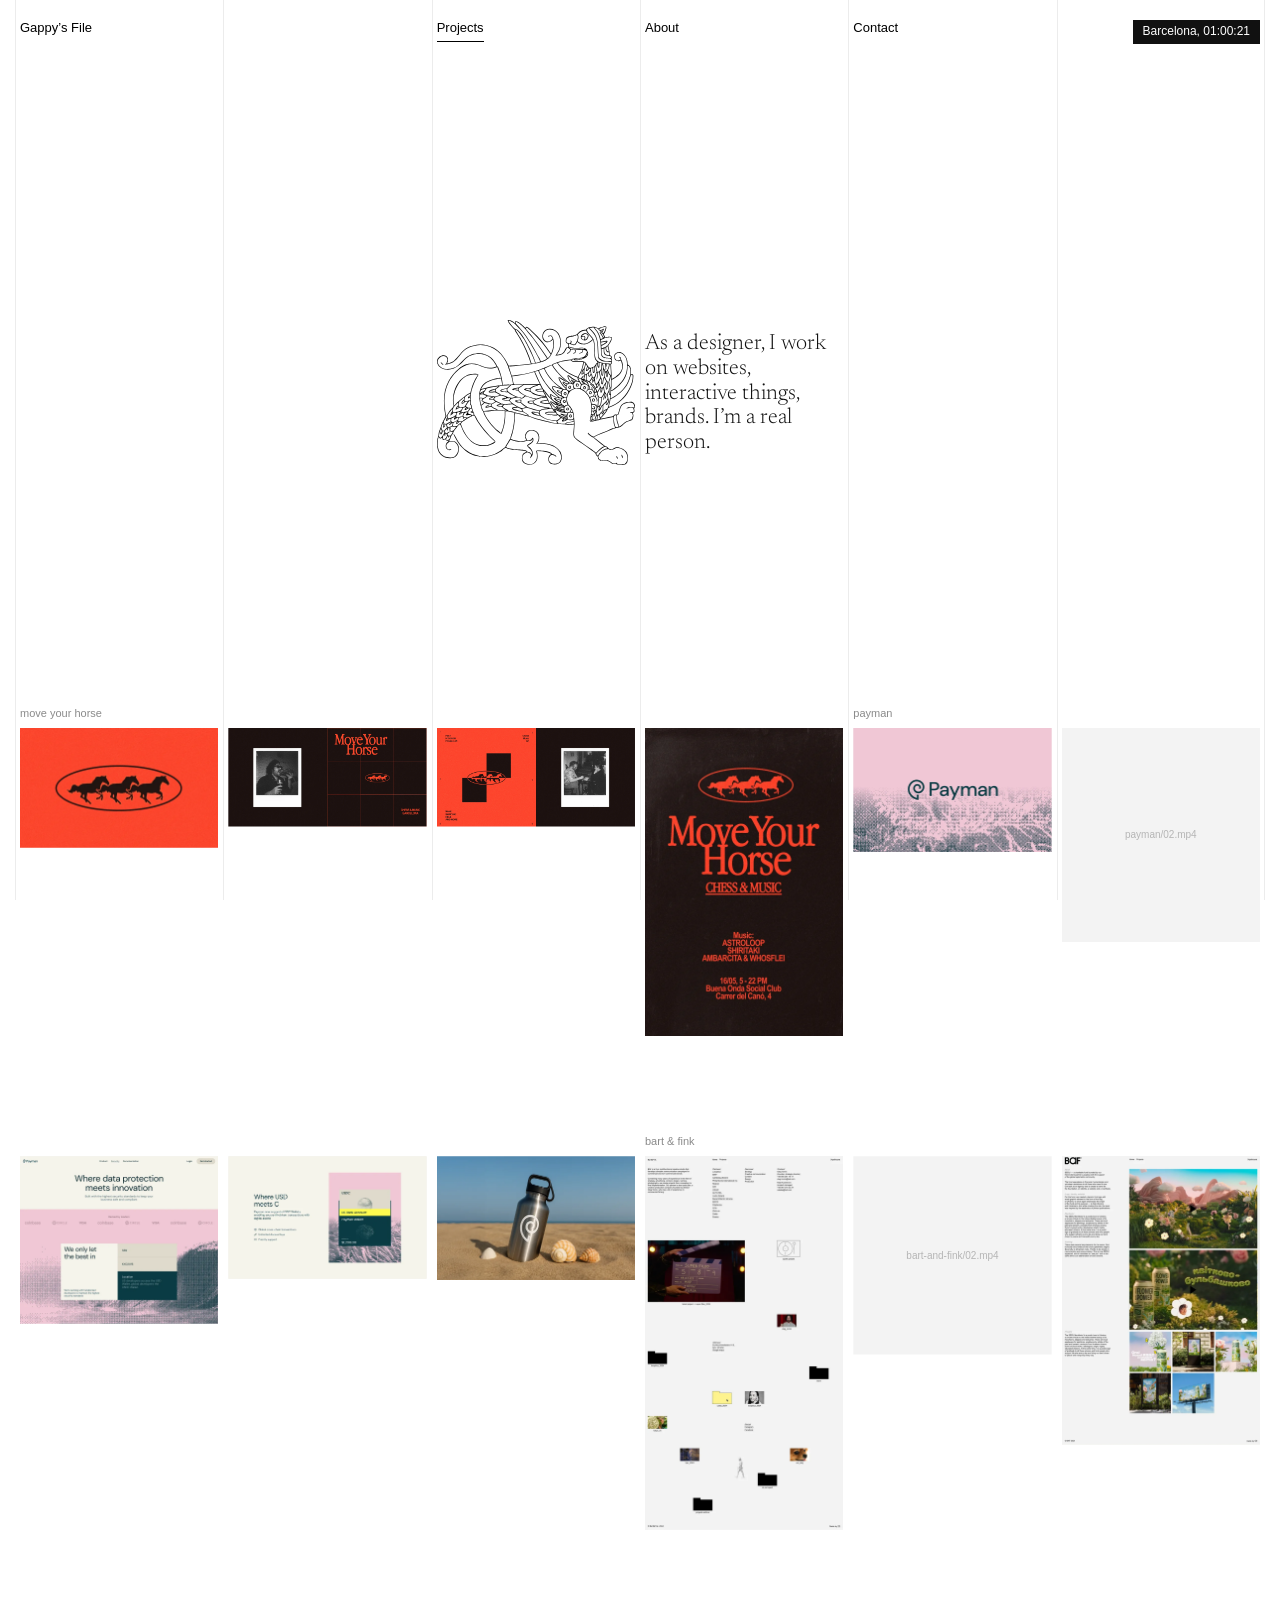
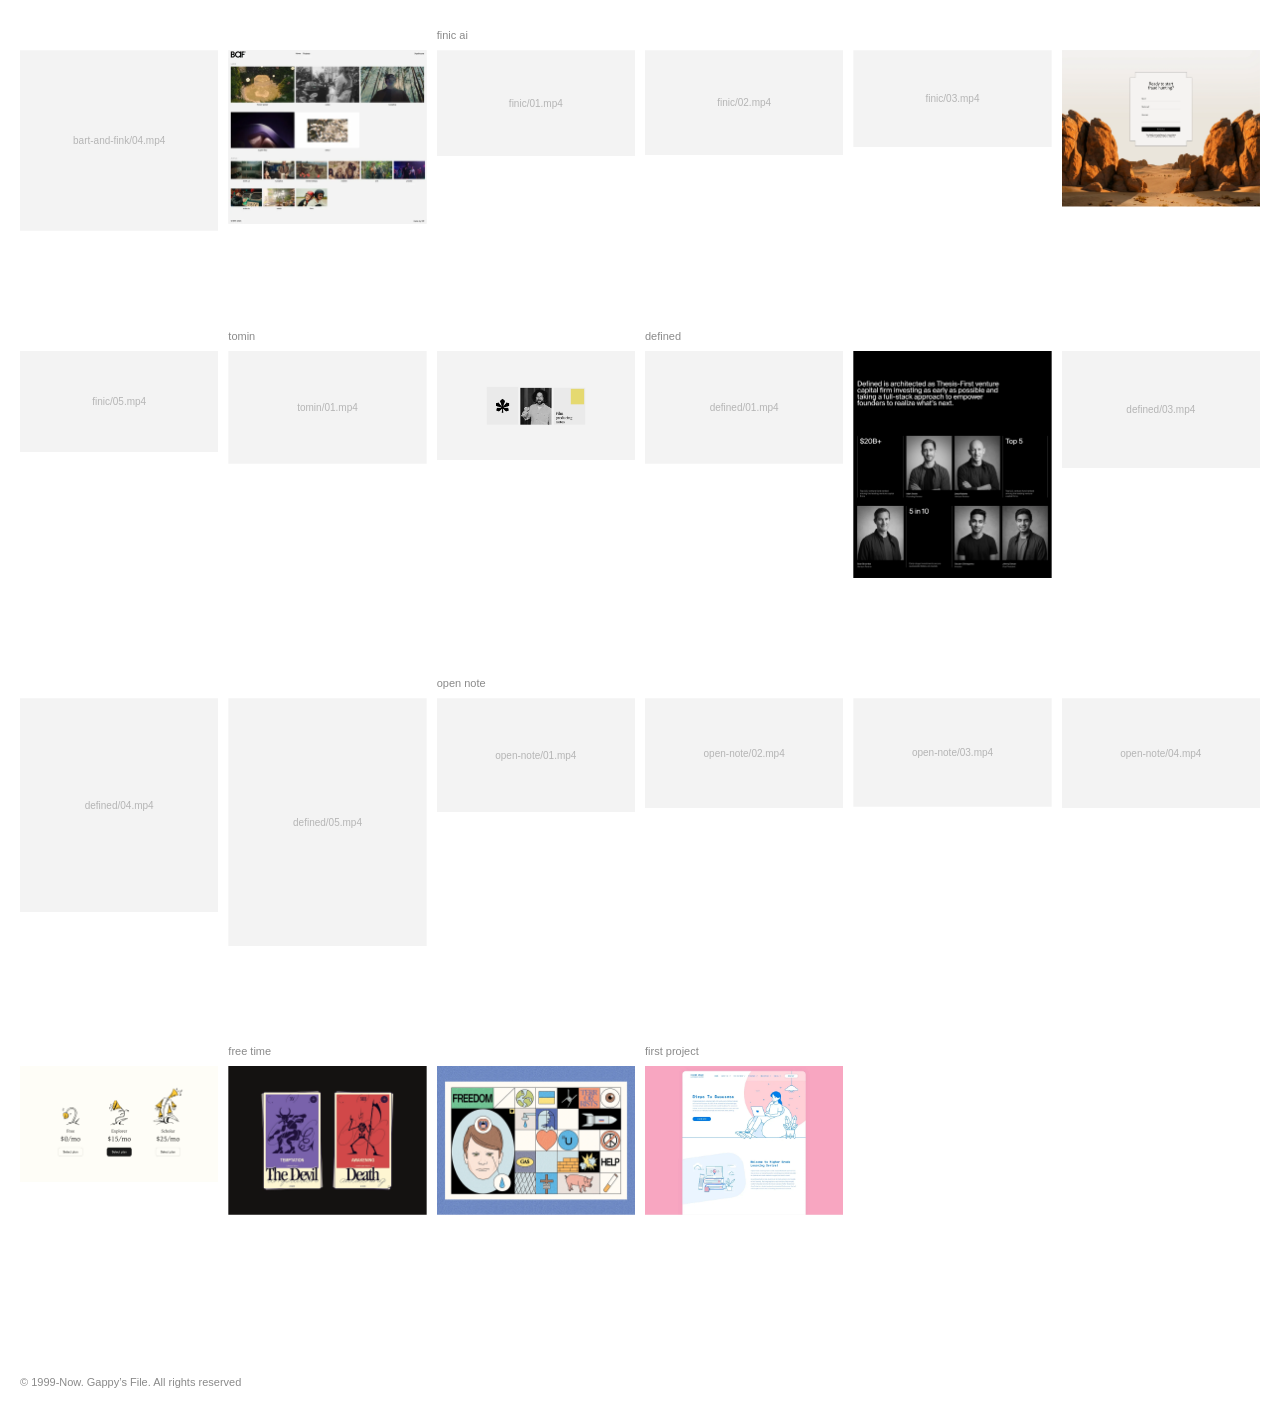
==== index.html @ afbcb371 "Higher quality media (1600px images, HD videos on project pages); load light weight of Newsreader Co" ====
<!doctype html>
<html lang="en">
<head>
<meta charset="utf-8">
<meta name="viewport" content="width=device-width, initial-scale=1">
<title>Gappy’s File</title>
<meta name="description" content="Gappy — designer working on websites, interactive things and brands.">
<link rel="icon" href="favicon.svg" type="image/svg+xml">
<link rel="icon" href="favicon-32.png" sizes="32x32" type="image/png">
<link rel="apple-touch-icon" href="apple-touch-icon.png">
<meta property="og:type" content="website">
<meta property="og:site_name" content="Gappy’s File">
<meta property="og:title" content="Gappy’s File">
<meta property="og:description" content="Gappy — designer working on websites, interactive things and brands.">
<meta property="og:image" content="https://kategappy.github.io/gappysfile/og.png">
<meta property="og:image:width" content="1200">
<meta property="og:image:height" content="630">
<meta name="twitter:card" content="summary_large_image">
<link rel="preconnect" href="https://fonts.googleapis.com">
<link rel="preconnect" href="https://fonts.gstatic.com" crossorigin>
<link href="https://fonts.googleapis.com/css2?family=Newsreader:opsz,wght@6..72,200..400&display=swap" rel="stylesheet">
<link rel="stylesheet" href="css/style.css">
</head>
<body data-page="home">

<main>
  <section class="row hero">
    <figure class="creature">
      <img src="assets/hero.svg" alt="Simargl, a mythical winged beast" onerror="this.style.visibility='hidden'">
      <span class="selection" aria-hidden="true"><i></i><i></i><i></i><i></i></span>
      <figcaption><em>Simargl (or Semargl)</em> is a mythical winged beast and a symbol of Chernihiv city</figcaption>
    </figure>
    <p class="intro">As a designer, I work on websites, interactive things, brands. I’m a real person.</p>
  </section>

  <section class="row works" aria-label="Projects"></section>
</main>

<div class="cursor-tag" aria-hidden="true">See project</div>

<script src="js/projects.js"></script>
<script src="js/main.js"></script>
</body>
</html>
---- css/style.css ----
/* ============ Gappy's File ============ */

/* Шрифт Ivory: поклади файл у assets/fonts/Ivory-Light.woff2 — і він підхопиться сам.
   Поки файла немає, показується схожий Newsreader. */
@font-face {
  font-family: "Ivory";
  src: url("../assets/fonts/Ivory-Light.woff2") format("woff2");
  font-weight: 300;
  font-display: swap;
}

:root {
  --bg: #ffffff;
  --ink: #111111;
  --muted: #8a8a8a;
  --line: #ececec;          /* вертикальні лінії сітки */
  --accent: #0d99ff;        /* синій «як у Figma» — колір виділення */
  --placeholder: #f3f3f3;

  --margin: 20px;           /* поля сторінки */
  --gap: 10px;              /* відстань між колонками */
  --cols: 6;

  --sans: Arial, "Helvetica Neue", Helvetica, sans-serif;
  --serif: "Ivory", "Newsreader", Georgia, serif;
}

* { box-sizing: border-box; margin: 0; padding: 0; }
html { -webkit-text-size-adjust: 100%; }
body {
  background: var(--bg);
  color: var(--ink);
  font-family: var(--sans);
  font-size: 13px;
  line-height: 1.3;
  min-height: 100vh;
  position: relative;
  overflow-x: hidden;
}
a { color: inherit; text-decoration: none; }
img { display: block; width: 100%; height: auto; }

/* ---------- вертикальні лінії, як колонки у Figma ---------- */
.grid-lines {
  position: fixed; inset: 0 var(--margin);
  display: grid;
  grid-template-columns: repeat(var(--cols), 1fr);
  column-gap: var(--gap);
  pointer-events: none;
  z-index: 0;
}
.grid-lines span { border-left: 1px solid var(--line); margin-left: -5px; }
.grid-lines span:last-child { border-right: 1px solid var(--line); margin-right: -5px; }

/* ---------- спільна сітка 6 колонок ---------- */
.row {
  display: grid;
  grid-template-columns: repeat(var(--cols), 1fr);
  column-gap: var(--gap);
  padding: 0 var(--margin);
  position: relative;
  z-index: 1;
}

/* ---------- шапка ----------
   Без підкладки: текст білий + mix-blend-mode: difference,
   тому на білому він чорний, а на картинках інвертується. */
.header {
  position: fixed; top: 0; left: 0; right: 0;
  padding-top: 20px; padding-bottom: 20px;
  align-items: start;
  z-index: 20;
  color: #fff;
  mix-blend-mode: difference;
  pointer-events: none;
}
.header a { pointer-events: auto; display: inline-block; justify-self: start; padding-bottom: 4px; transition: opacity .2s; }
.header .brand { grid-column: 1; }
.header .nav-projects { grid-column: 3; }
.header .nav-about { grid-column: 4; }
.header .nav-contact { grid-column: 5; }
.header a[aria-current="page"] { border-bottom: 1px solid currentColor; }
.header a:hover { opacity: .55; }

/* годинник окремо, бо в нього своя чорна плашка без difference */
.clock {
  position: fixed; top: 20px; right: var(--margin);
  z-index: 21;
  background: var(--ink); color: #fff;
  padding: 4px 10px; font-size: 12px;
  font-variant-numeric: tabular-nums;
  white-space: nowrap;
}
main { padding-top: 60px; }

/* ---------- головна: hero ---------- */
.hero { padding-top: 260px; padding-bottom: 260px; align-items: center; }
.hero .creature { grid-column: 3; position: relative; margin: 0; }
.hero .creature img { display: block; }
/* ховер на грифона: рамка виділення, як у Figma, і підпис під ним */
.hero .creature .selection { inset: -6px; opacity: 0; transition: opacity .15s; }
.hero .creature figcaption {
  position: absolute; top: calc(100% + 16px); left: 0; right: 0;
  font-size: 13px; line-height: 1.45; color: var(--muted);
  opacity: 0; transform: translateY(-4px); transition: opacity .2s, transform .2s;
}
.hero .creature:hover .selection,
.hero .creature:hover figcaption { opacity: 1; transform: none; }
.hero .intro {
  grid-column: 4;
  font-family: var(--serif);
  font-weight: 300;
  font-optical-sizing: auto;
  font-size: 22px; line-height: 1.12;
}

/* ---------- головна: сітка робіт ---------- */
.works {
  row-gap: 120px;
  padding-bottom: 160px;
  align-items: start;
}
.tile {
  position: relative;
  cursor: none;
}
.tile .label {
  position: absolute; bottom: 100%; left: 0;
  padding-bottom: 8px;
  font-size: 11px; color: var(--muted);
  white-space: nowrap;
}
.tile .media { background: var(--placeholder); position: relative; overflow: hidden; }
.tile .media img, .tile .media video,
.project .gallery .media img, .project .gallery .media video { position: absolute; inset: 0; width: 100%; height: 100%; object-fit: cover; display: block; }
.tile .media .missing {
  position: absolute; inset: 0; display: grid; place-items: center;
  font-size: 10px; color: #b5b5b5;
}

/* стан ховеру проєкту */
.works.is-hovering .tile.is-active .label { color: var(--accent); }

/* синя рамка виділення — малюється JS-ом навколо рядків проєкту */
.selection {
  position: absolute;
  border: 1px solid var(--accent);
  pointer-events: none;
  z-index: 5;
}
.selection i {
  position: absolute; width: 7px; height: 7px;
  background: #fff; border: 1px solid var(--accent);
}
.selection i:nth-child(1) { top: -4px; left: -4px; }
.selection i:nth-child(2) { top: -4px; right: -4px; }
.selection i:nth-child(3) { bottom: -4px; left: -4px; }
.selection i:nth-child(4) { bottom: -4px; right: -4px; }

/* плашка «See project», що їде за курсором */
.cursor-tag {
  position: fixed; left: 0; top: 0;
  background: var(--ink); color: #fff;
  font-size: 12px; padding: 7px 13px;
  pointer-events: none;
  z-index: 50;
  opacity: 0;
  transform: translate(-50%, -50%);
  transition: opacity .15s;
  white-space: nowrap;
}
.cursor-tag.on { opacity: 1; }

/* ---------- сторінка проєкту ---------- */
.project { padding-top: 50px; padding-bottom: 160px; align-items: start; }
.project .info {
  grid-column: 1 / span 2;
  position: sticky; top: 90px;
  display: flex; flex-direction: column; gap: 18px;
  padding-right: 20px;
}
.project .info dt { font-size: 11px; color: var(--muted); }
.project .info dd { font-size: 13px; }
.project .info .desc { font-size: 13px; max-width: 420px; padding-top: 18px; }
.btn {
  display: inline-block; align-self: flex-start;
  border: 1px solid #d6d6d6; background: #fff;
  padding: 7px 13px; font-size: 12px;
}
.btn:hover { border-color: var(--accent); color: var(--accent); }
.btn.is-off, .btn.is-off:hover { color: var(--muted); border-color: #e4e4e4; cursor: default; }
.project .gallery {
  grid-column: 3 / span 4;
  display: flex; flex-direction: column; gap: 10px;
}
.project .gallery .media { background: var(--placeholder); position: relative; }
.project .gallery .media { overflow: hidden; }
.project .gallery .media .missing {
  position: absolute; inset: 0; display: grid; place-items: center;
  font-size: 11px; color: #b5b5b5;
}
.project-nav { grid-column: 3 / span 4; display: flex; justify-content: space-between; padding-top: 40px; font-size: 12px; }
.project-nav a:hover { color: var(--accent); }

/* ---------- About ---------- */
.about-stage {
  position: relative; z-index: 1;
  margin: 0 auto;
  width: 100%; max-width: 1440px;
  aspect-ratio: 1440 / 900;
}
.about-stage > * { position: absolute; }
.about-stage .face { left: 33.9%; top: 16.1%; width: 31.1%; }
.about-stage svg.leaders { inset: 0; width: 100%; height: 100%; }
.about-stage svg.leaders line { stroke: var(--ink); stroke-width: 1; }
.about-stage .note dt { font-family: var(--sans); font-size: 11px; color: var(--muted); }
.about-stage .note dd { font-weight: 300; font-family: var(--serif); font-size: 18px; line-height: 1.05; }
.about-stage .btn { font-size: 14px; }
.about-stage .btn:hover ~ * {}
.illustrations { padding-bottom: 120px; }
.illustrations .box { grid-column: 1 / span 2; }
.illustrations .label { font-size: 13px; color: var(--muted); padding-bottom: 8px; }
.illustrations .soon {
  background: #f6f6f6; aspect-ratio: 458 / 256;
  display: grid; place-items: center; overflow: hidden;
  font-family: var(--serif); font-size: 64px; color: #c9c9c9;
}
.illustrations .soon span { transform: rotate(-20deg); white-space: nowrap; }

/* ---------- футер ---------- */
.footer { padding-bottom: 20px; font-size: 11px; color: var(--muted); }
.footer p { grid-column: 1 / span 3; }

/* ---------- планшет / телефон ---------- */
@media (max-width: 900px) {
  :root { --cols: 2; --margin: 12px; }
  .header { grid-template-columns: repeat(4, auto); justify-content: space-between; }
  .header .brand, .header .nav-projects, .header .nav-about, .header .nav-contact { grid-column: auto; }
  .clock { display: none; }
  .hero { padding-top: 80px; padding-bottom: 160px; }
  .hero .creature { grid-column: 1; }
  .hero .intro { grid-column: 2; font-size: 18px; }
  .works { row-gap: 60px; }
  .works .skip { display: none; }
  .tile { cursor: pointer; }
  .cursor-tag { display: none; }
  .project .info { grid-column: 1 / -1; position: static; padding-bottom: 30px; }
  .project .gallery, .project-nav { grid-column: 1 / -1; }
  .about-stage {
    aspect-ratio: auto; display: flex; flex-wrap: wrap; gap: 16px;
    padding: 20px var(--margin) 80px; align-items: flex-start;
  }
  .about-stage > * { position: static !important; }
  .about-stage .face { width: 70% !important; margin: 0 auto 20px; flex-basis: 100%; max-width: 320px; }
  .about-stage .note { flex-basis: 100%; }
  .about-stage svg.leaders { display: none; }
  .about-stage .note dd { font-size: 14px; }
  .about-stage .btn { font-size: 12px; padding: 5px 9px; }
  .illustrations .box { grid-column: 1 / -1; }
  .illustrations .soon { font-size: 44px; }
}

/* ---------- ефект появи при скролі ----------
   Картинка «випадає» зверху вниз: маска відкривається донизу,
   а картинка всередині з'їжджає згори і зменшується з 1.15 до 1. */
.reveal .media {
  clip-path: inset(0 0 100% 0);
  transition: clip-path .55s cubic-bezier(.77, 0, .18, 1) var(--delay, 0s);
}
.reveal .media > img, .reveal .media > video {
  transform: scale(1.15) translateY(-6%);
  transition: transform .7s cubic-bezier(.22, 1, .36, 1) var(--delay, 0s);
}
.reveal .label { opacity: 0; transform: translateY(-6px); transition: opacity .3s var(--delay, 0s), transform .3s var(--delay, 0s), color .2s; }
.reveal.is-in .media { clip-path: inset(0 0 0 0); }
.reveal.is-in .media > img, .reveal.is-in .media > video { transform: none; }
.reveal.is-in .label { opacity: 1; transform: none; }

@media (prefers-reduced-motion: reduce) {
  .reveal .media, .reveal .media > img, .reveal .media > video, .reveal .label, .reveal.media {
    clip-path: none; transform: none; opacity: 1; transition: none;
  }
}

.studio-link { border-bottom: 1px solid currentColor; }
.studio-link:hover { color: var(--accent); }

.about-stage svg.face { height: auto; display: block; }
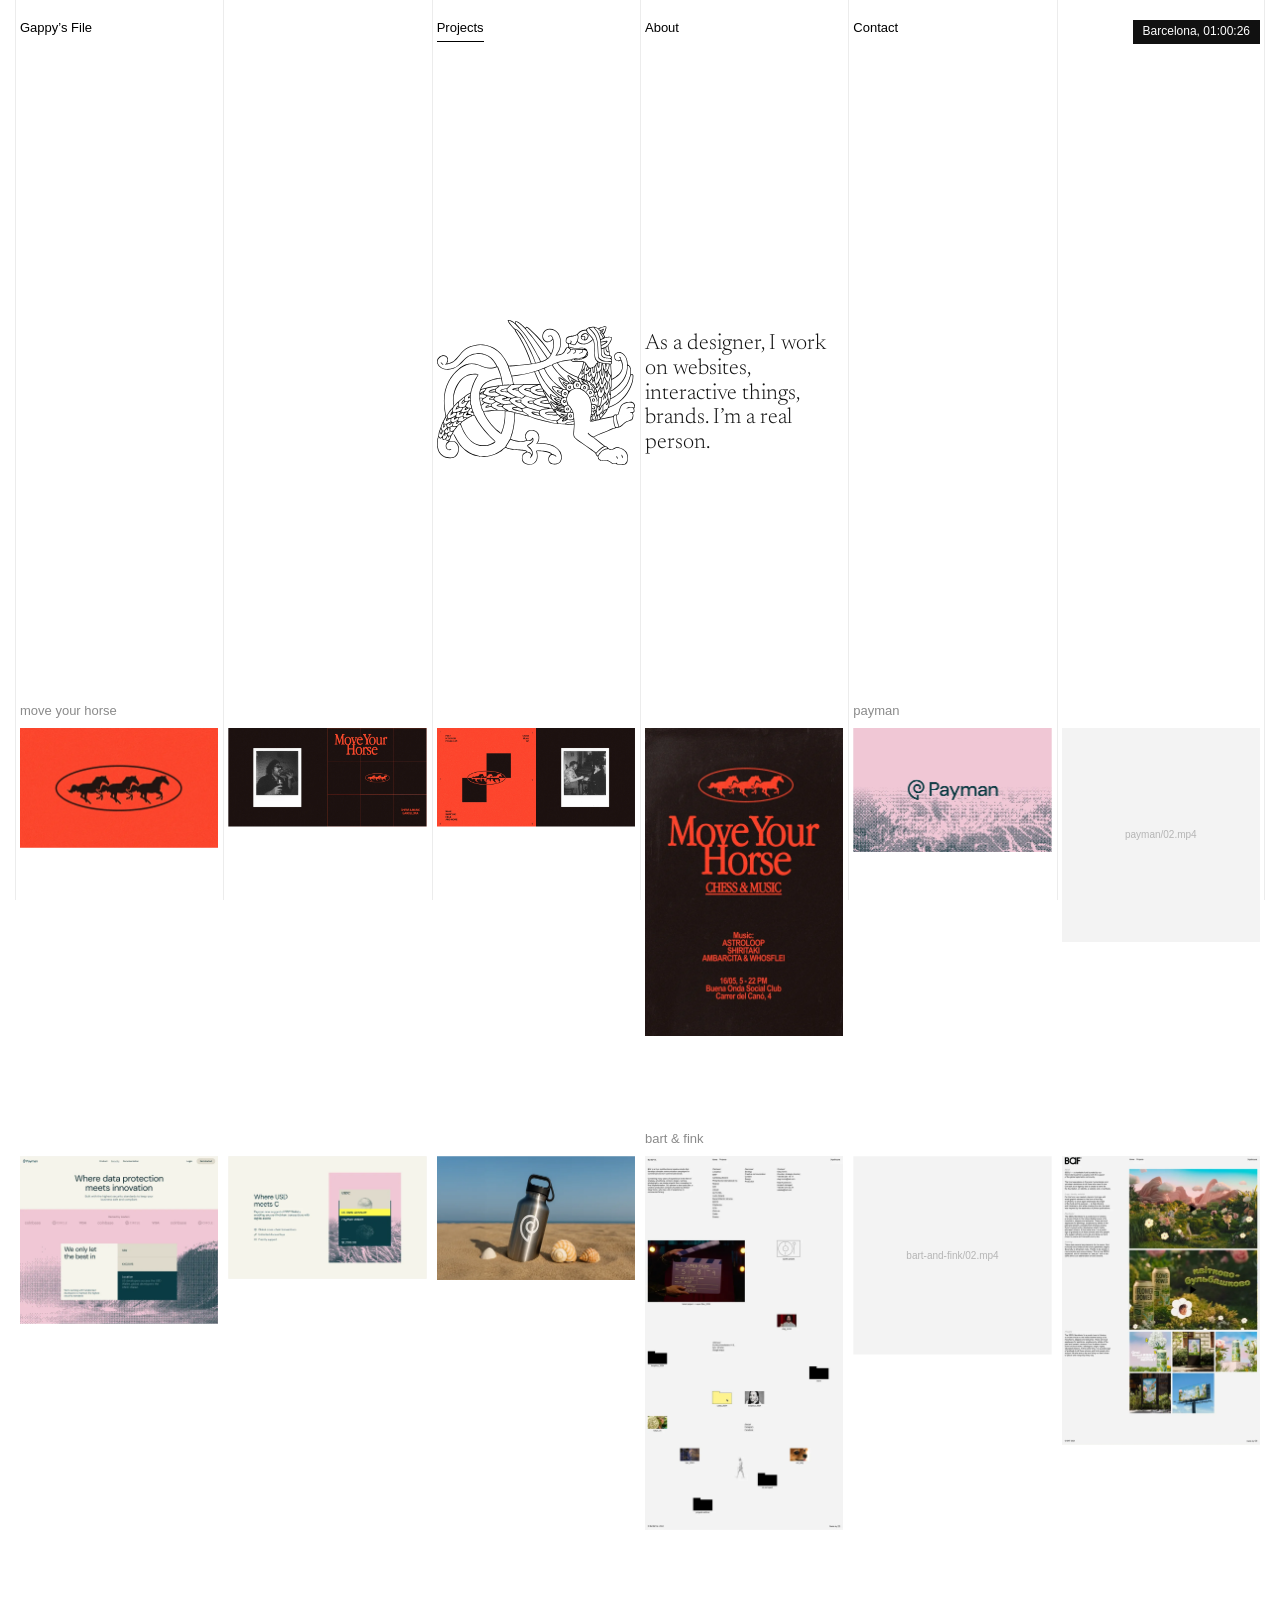
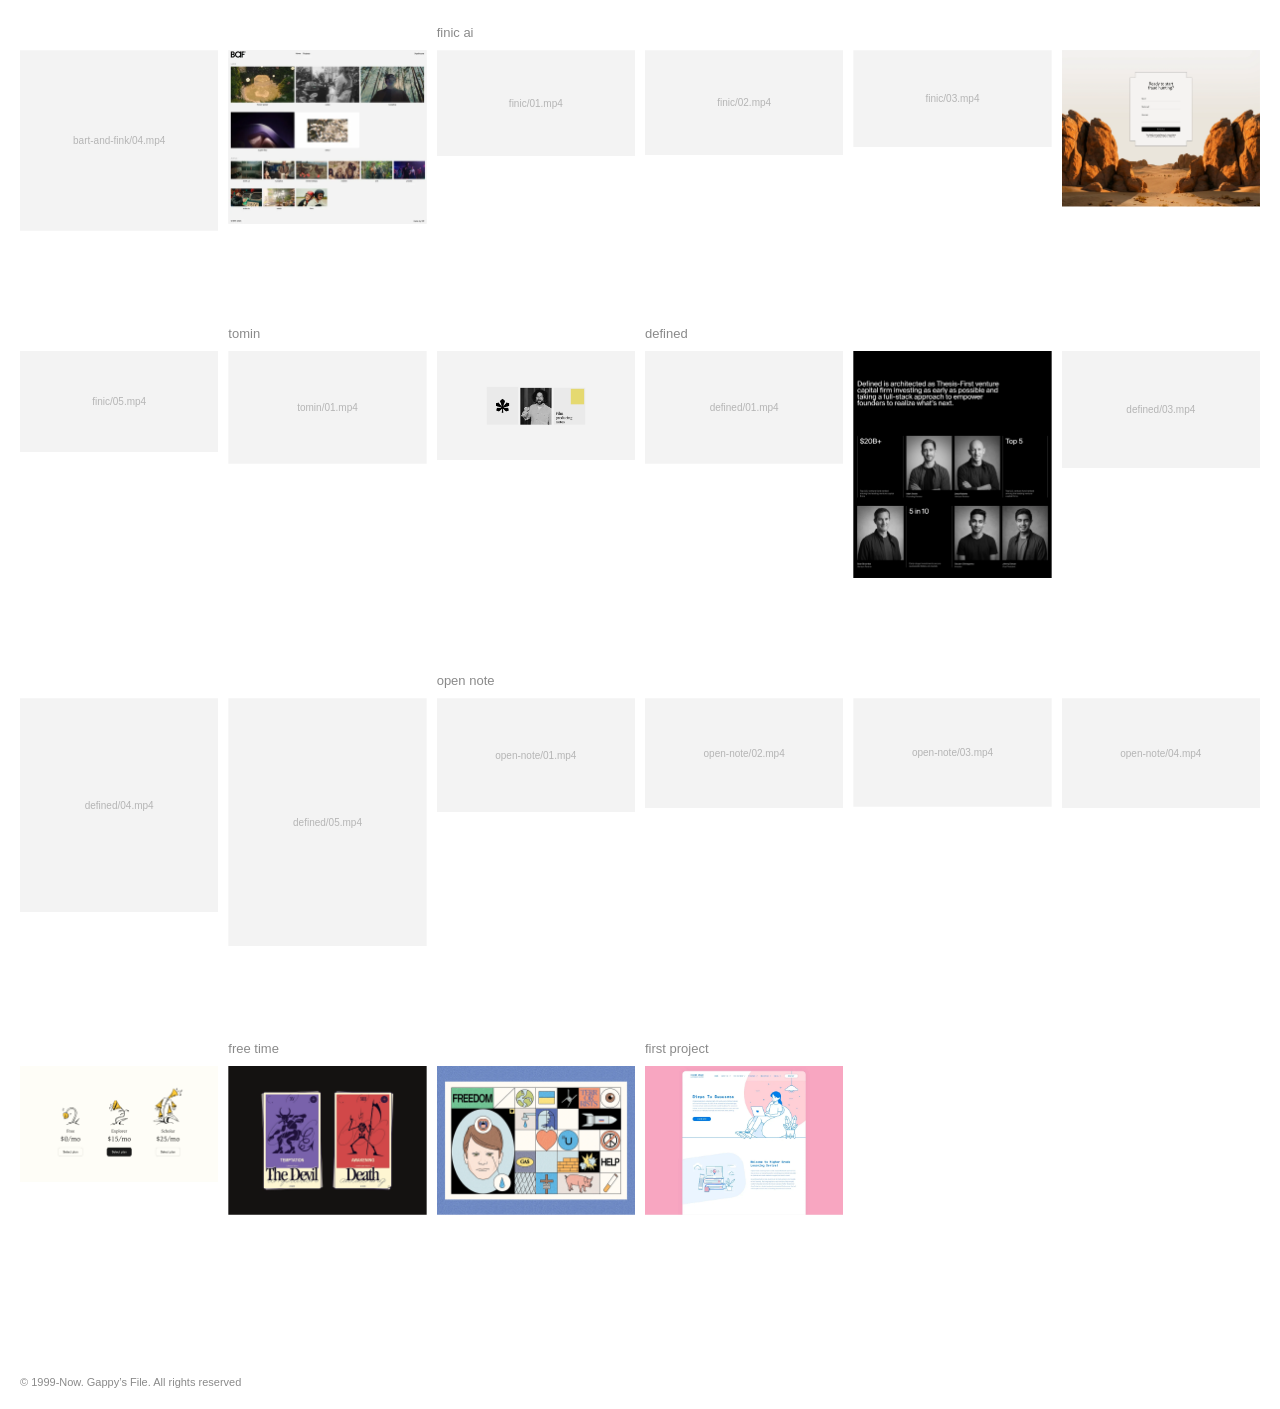
==== commit 5cd70261: "About note spacing, larger and denser serif on mobile, cache-busting for CSS/JS Co-Authored-By: Clau" ====
--- a/index.html
+++ b/index.html
@@ -19,7 +19,7 @@
 <link rel="preconnect" href="https://fonts.googleapis.com">
 <link rel="preconnect" href="https://fonts.gstatic.com" crossorigin>
 <link href="https://fonts.googleapis.com/css2?family=Newsreader:opsz,wght@6..72,200..400&display=swap" rel="stylesheet">
-<link rel="stylesheet" href="css/style.css">
+<link rel="stylesheet" href="css/style.css?v=3">
 </head>
 <body data-page="home">
 
@@ -38,7 +38,7 @@
 
 <div class="cursor-tag" aria-hidden="true">See project</div>
 
-<script src="js/projects.js"></script>
-<script src="js/main.js"></script>
+<script src="js/projects.js?v=3"></script>
+<script src="js/main.js?v=3"></script>
 </body>
 </html>
--- a/css/style.css
+++ b/css/style.css
@@ -127,7 +127,7 @@
 .tile .label {
   position: absolute; bottom: 100%; left: 0;
   padding-bottom: 8px;
-  font-size: 11px; color: var(--muted);
+  font-size: 13px; color: var(--muted);
   white-space: nowrap;
 }
 .tile .media { background: var(--placeholder); position: relative; overflow: hidden; }
@@ -179,7 +179,7 @@
   display: flex; flex-direction: column; gap: 18px;
   padding-right: 20px;
 }
-.project .info dt { font-size: 11px; color: var(--muted); }
+.project .info dt { font-size: 13px; color: var(--muted); }
 .project .info dd { font-size: 13px; }
 .project .info .desc { font-size: 13px; max-width: 420px; padding-top: 18px; }
 .btn {
@@ -213,7 +213,7 @@
 .about-stage .face { left: 33.9%; top: 16.1%; width: 31.1%; }
 .about-stage svg.leaders { inset: 0; width: 100%; height: 100%; }
 .about-stage svg.leaders line { stroke: var(--ink); stroke-width: 1; }
-.about-stage .note dt { font-family: var(--sans); font-size: 11px; color: var(--muted); }
+.about-stage .note dt { font-family: var(--sans); font-size: 11px; color: var(--muted); margin-bottom: 4px; }
 .about-stage .note dd { font-weight: 300; font-family: var(--serif); font-size: 18px; line-height: 1.05; }
 .about-stage .btn { font-size: 14px; }
 .about-stage .btn:hover ~ * {}
@@ -254,7 +254,7 @@
   .about-stage .face { width: 70% !important; margin: 0 auto 20px; flex-basis: 100%; max-width: 320px; }
   .about-stage .note { flex-basis: 100%; }
   .about-stage svg.leaders { display: none; }
-  .about-stage .note dd { font-size: 14px; }
+  .about-stage .note dd { font-size: 18px; }
   .about-stage .btn { font-size: 12px; padding: 5px 9px; }
   .illustrations .box { grid-column: 1 / -1; }
   .illustrations .soon { font-size: 44px; }
@@ -286,3 +286,19 @@
 .studio-link:hover { color: var(--accent); }
 
 .about-stage svg.face { height: auto; display: block; }
+
+/* Arena: на десктопі на About, на телефоні — на Contact */
+.mobile-only { display: none !important; }
+
+@media (max-width: 900px) {
+  .mobile-only { display: inline-block !important; }
+  .desktop-only { display: none !important; }
+  body[data-page="contact"] .about-stage { justify-content: center; }
+  .about-stage .note-experience { padding-right: 25%; }
+  .project { padding-top: 200px; }
+}
+
+/* телефон: шрифт із засічками трохи щільніший, щоб не здавався блідим */
+@media (max-width: 900px) {
+  .hero .intro, .about-stage .note dd { font-weight: 350; }
+}
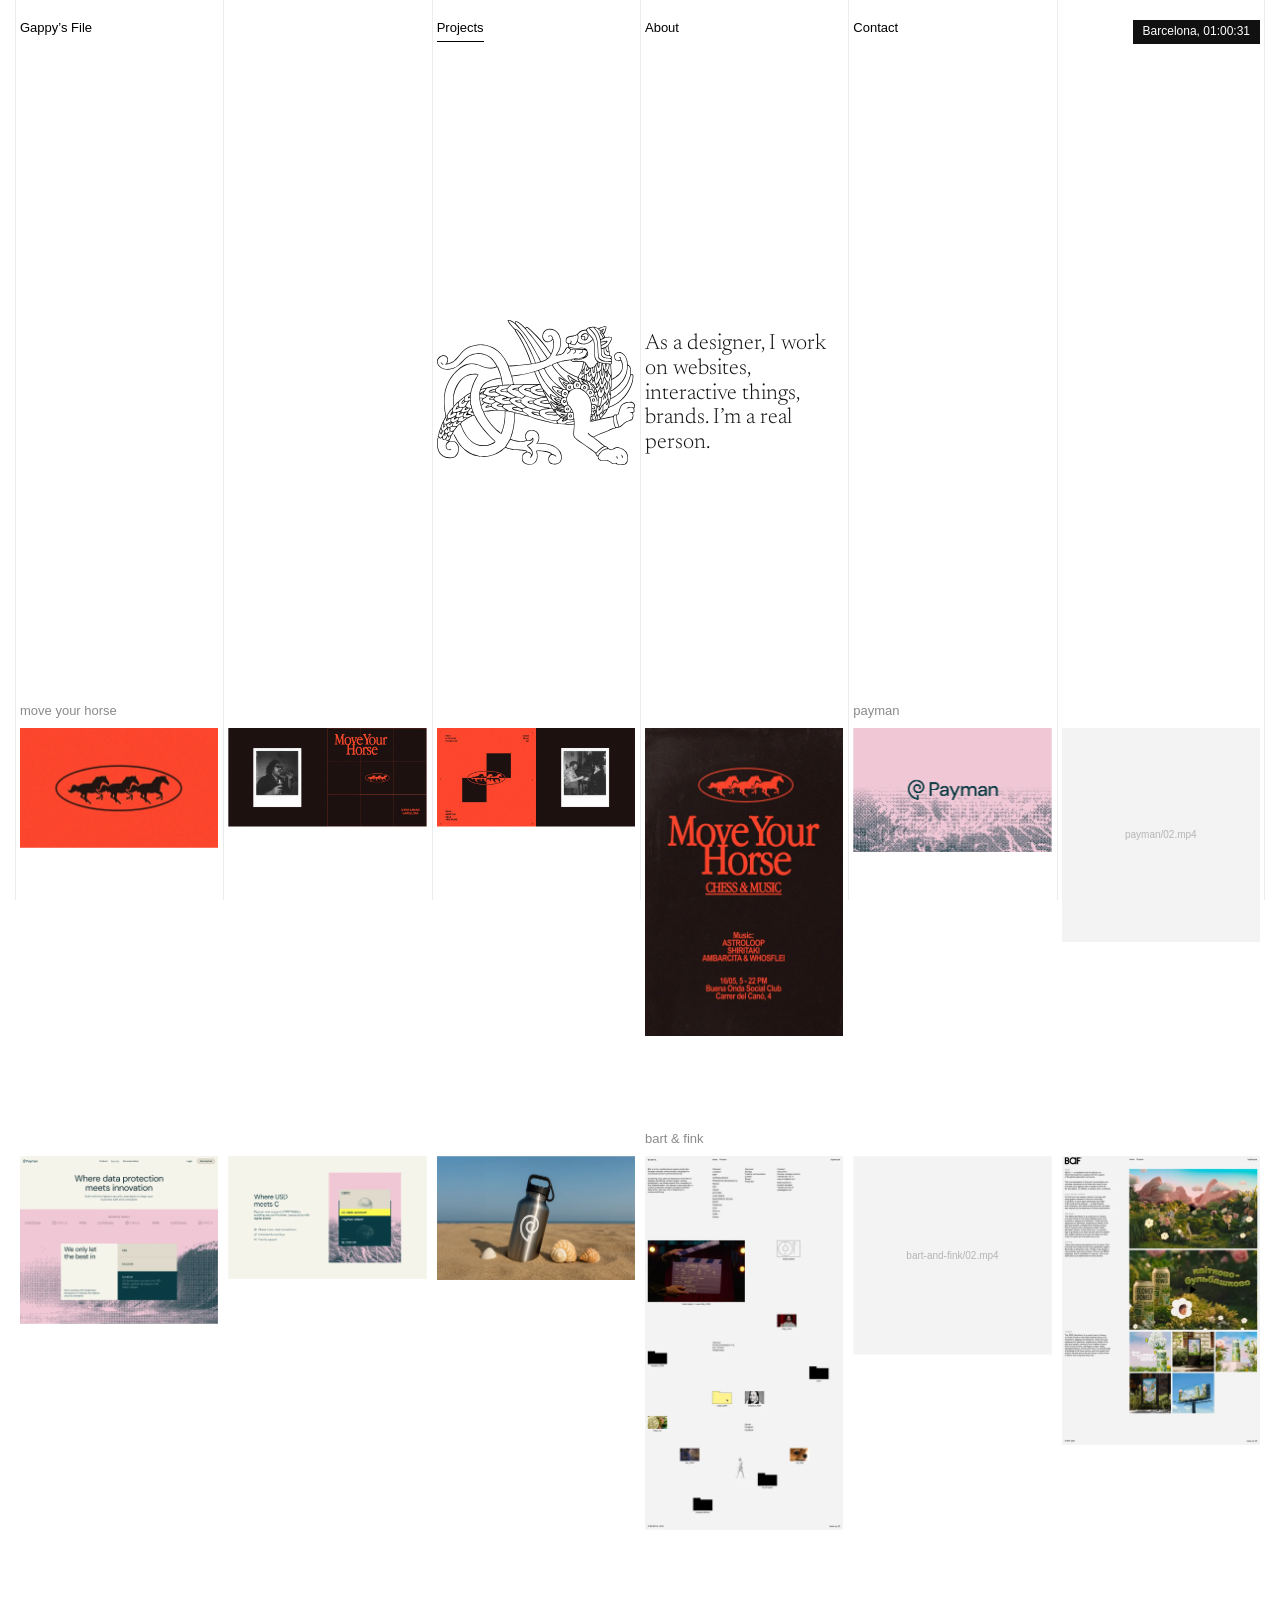
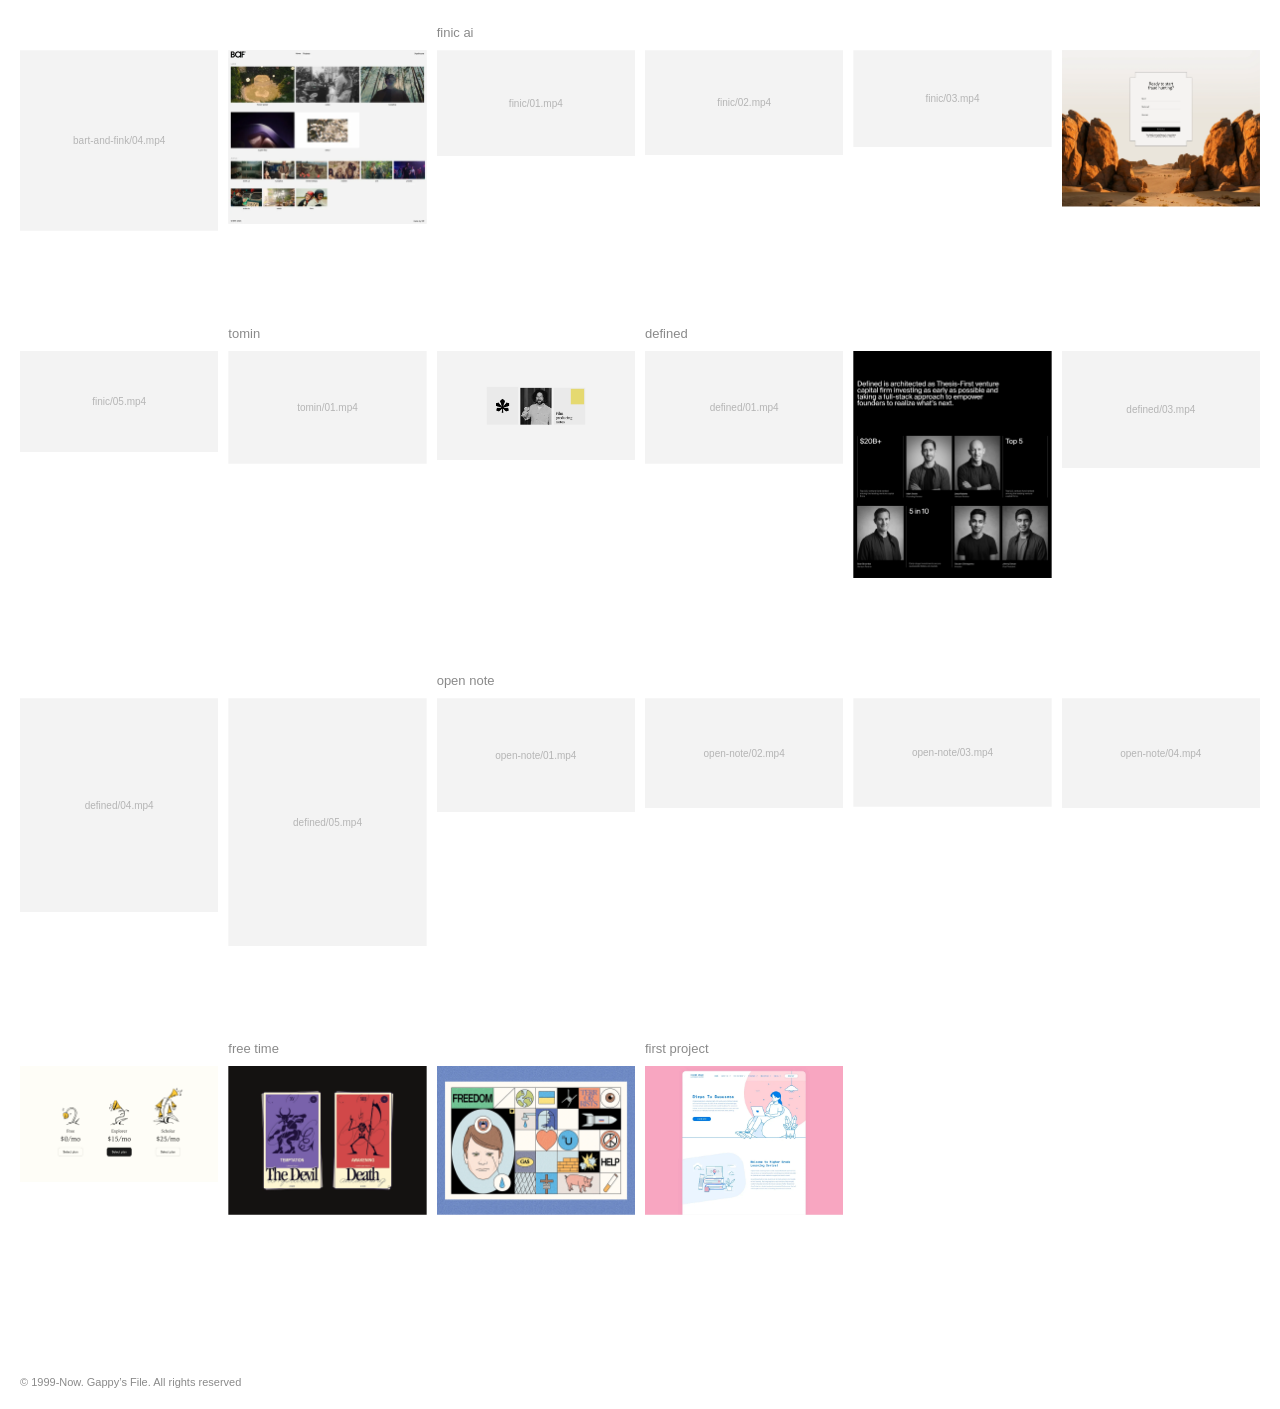
==== commit 0b79d807: "Project page (desktop): fixed left column aligned with first image, prev/next at the bottom Co-Autho" ====
--- a/index.html
+++ b/index.html
@@ -19,7 +19,7 @@
 <link rel="preconnect" href="https://fonts.googleapis.com">
 <link rel="preconnect" href="https://fonts.gstatic.com" crossorigin>
 <link href="https://fonts.googleapis.com/css2?family=Newsreader:opsz,wght@6..72,200..400&display=swap" rel="stylesheet">
-<link rel="stylesheet" href="css/style.css?v=3">
+<link rel="stylesheet" href="css/style.css?v=4">
 </head>
 <body data-page="home">
 
@@ -38,7 +38,7 @@
 
 <div class="cursor-tag" aria-hidden="true">See project</div>
 
-<script src="js/projects.js?v=3"></script>
-<script src="js/main.js?v=3"></script>
+<script src="js/projects.js?v=4"></script>
+<script src="js/main.js?v=4"></script>
 </body>
 </html>
--- a/css/style.css
+++ b/css/style.css
@@ -175,10 +175,20 @@
 .project { padding-top: 50px; padding-bottom: 160px; align-items: start; }
 .project .info {
   grid-column: 1 / span 2;
-  position: sticky; top: 90px;
+  /* ліва колонка стоїть на місці, поки картинки скроляться;
+     верх — врівень з першою картинкою, навігація притиснута донизу екрана */
+  position: sticky; top: 110px;
+  height: calc(100vh - 130px);
   display: flex; flex-direction: column; gap: 18px;
   padding-right: 20px;
 }
+.project .info .pnav {
+  margin-top: auto;
+  display: flex; justify-content: space-between;
+  font-size: 13px;
+}
+.project .info .pnav a:hover { color: var(--accent); }
+.project-nav { display: none; }
 .project .info dt { font-size: 13px; color: var(--muted); }
 .project .info dd { font-size: 13px; }
 .project .info .desc { font-size: 13px; max-width: 420px; padding-top: 18px; }
@@ -199,7 +209,7 @@
   position: absolute; inset: 0; display: grid; place-items: center;
   font-size: 11px; color: #b5b5b5;
 }
-.project-nav { grid-column: 3 / span 4; display: flex; justify-content: space-between; padding-top: 40px; font-size: 12px; }
+.project-nav { grid-column: 3 / span 4; justify-content: space-between; padding-top: 40px; font-size: 13px; }
 .project-nav a:hover { color: var(--accent); }
 
 /* ---------- About ---------- */
@@ -244,7 +254,9 @@
   .works .skip { display: none; }
   .tile { cursor: pointer; }
   .cursor-tag { display: none; }
-  .project .info { grid-column: 1 / -1; position: static; padding-bottom: 30px; }
+  .project .info { grid-column: 1 / -1; position: static; height: auto; padding-bottom: 30px; }
+  .project .info .pnav { display: none; }
+  .project-nav { display: flex; }
   .project .gallery, .project-nav { grid-column: 1 / -1; }
   .about-stage {
     aspect-ratio: auto; display: flex; flex-wrap: wrap; gap: 16px;
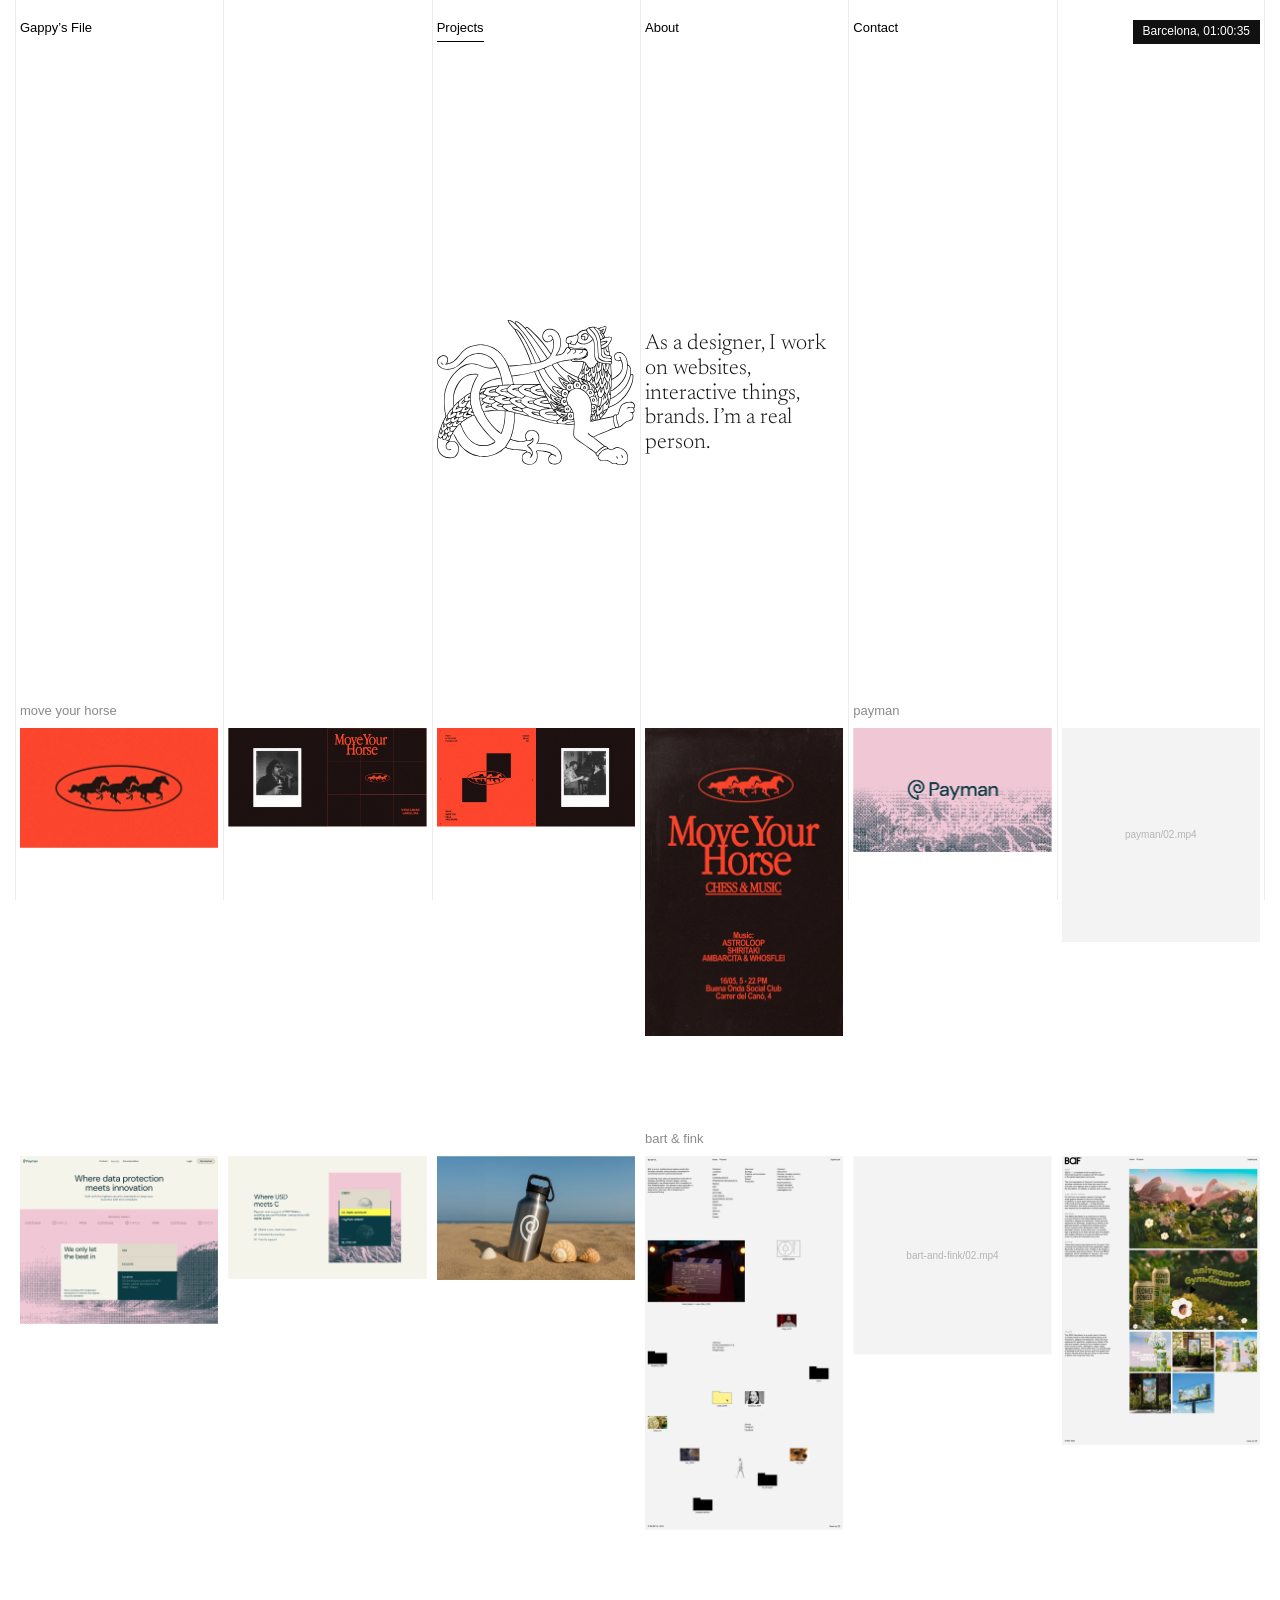
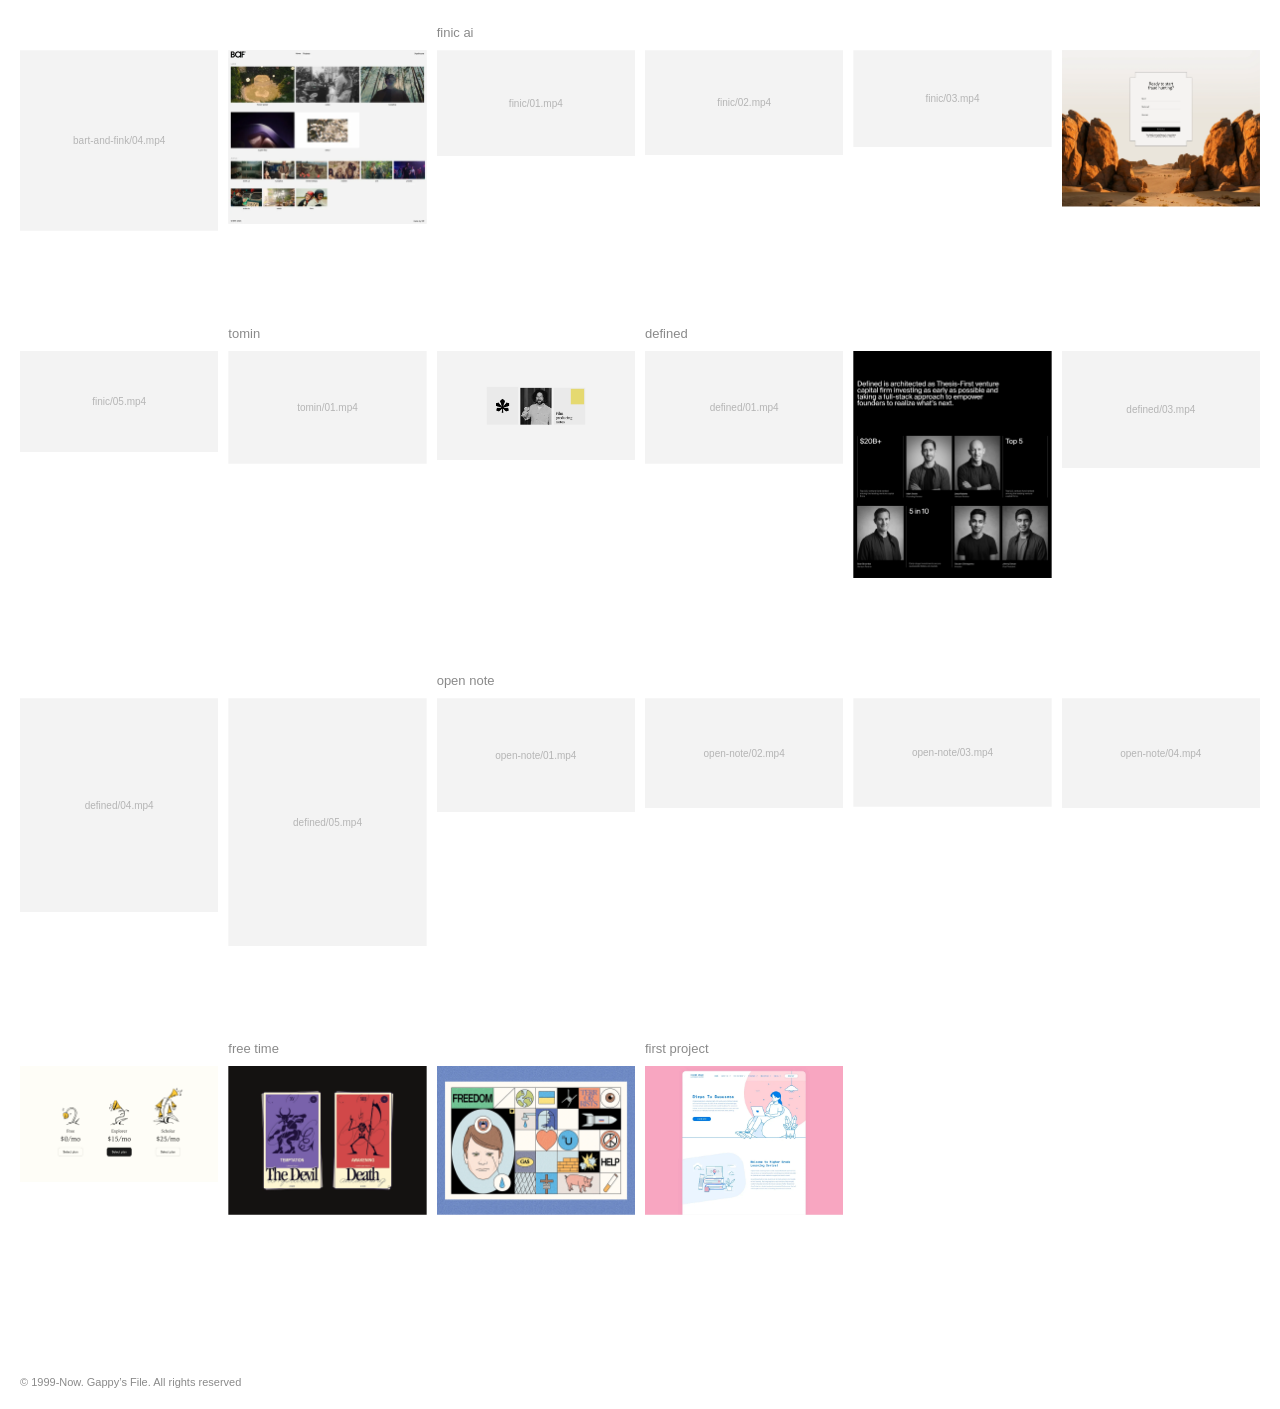
==== commit f46f8dd8: "Projects nav scrolls to the work grid; black overscroll background Co-Authored-By: Claude Opus 5.5 <" ====
--- a/index.html
+++ b/index.html
@@ -19,7 +19,7 @@
 <link rel="preconnect" href="https://fonts.googleapis.com">
 <link rel="preconnect" href="https://fonts.gstatic.com" crossorigin>
 <link href="https://fonts.googleapis.com/css2?family=Newsreader:opsz,wght@6..72,200..400&display=swap" rel="stylesheet">
-<link rel="stylesheet" href="css/style.css?v=4">
+<link rel="stylesheet" href="css/style.css?v=5">
 </head>
 <body data-page="home">
 
@@ -33,12 +33,12 @@
     <p class="intro">As a designer, I work on websites, interactive things, brands. I’m a real person.</p>
   </section>
 
-  <section class="row works" aria-label="Projects"></section>
+  <section class="row works" id="work" aria-label="Projects"></section>
 </main>
 
 <div class="cursor-tag" aria-hidden="true">See project</div>
 
-<script src="js/projects.js?v=4"></script>
-<script src="js/main.js?v=4"></script>
+<script src="js/projects.js?v=5"></script>
+<script src="js/main.js?v=5"></script>
 </body>
 </html>
--- a/css/style.css
+++ b/css/style.css
@@ -26,7 +26,11 @@
 }
 
 * { box-sizing: border-box; margin: 0; padding: 0; }
-html { -webkit-text-size-adjust: 100%; }
+/* чорне тло видно лише коли «тягнеш» сторінку за край (overscroll) */
+html { -webkit-text-size-adjust: 100%; background: #111; scroll-behavior: smooth; }
+@media (prefers-reduced-motion: reduce) { html { scroll-behavior: auto; } }
+/* «Projects» у меню прокручує до робіт; запас зверху, щоб підпис проєкту не ховався під меню */
+#work { scroll-margin-top: 110px; }
 body {
   background: var(--bg);
   color: var(--ink);
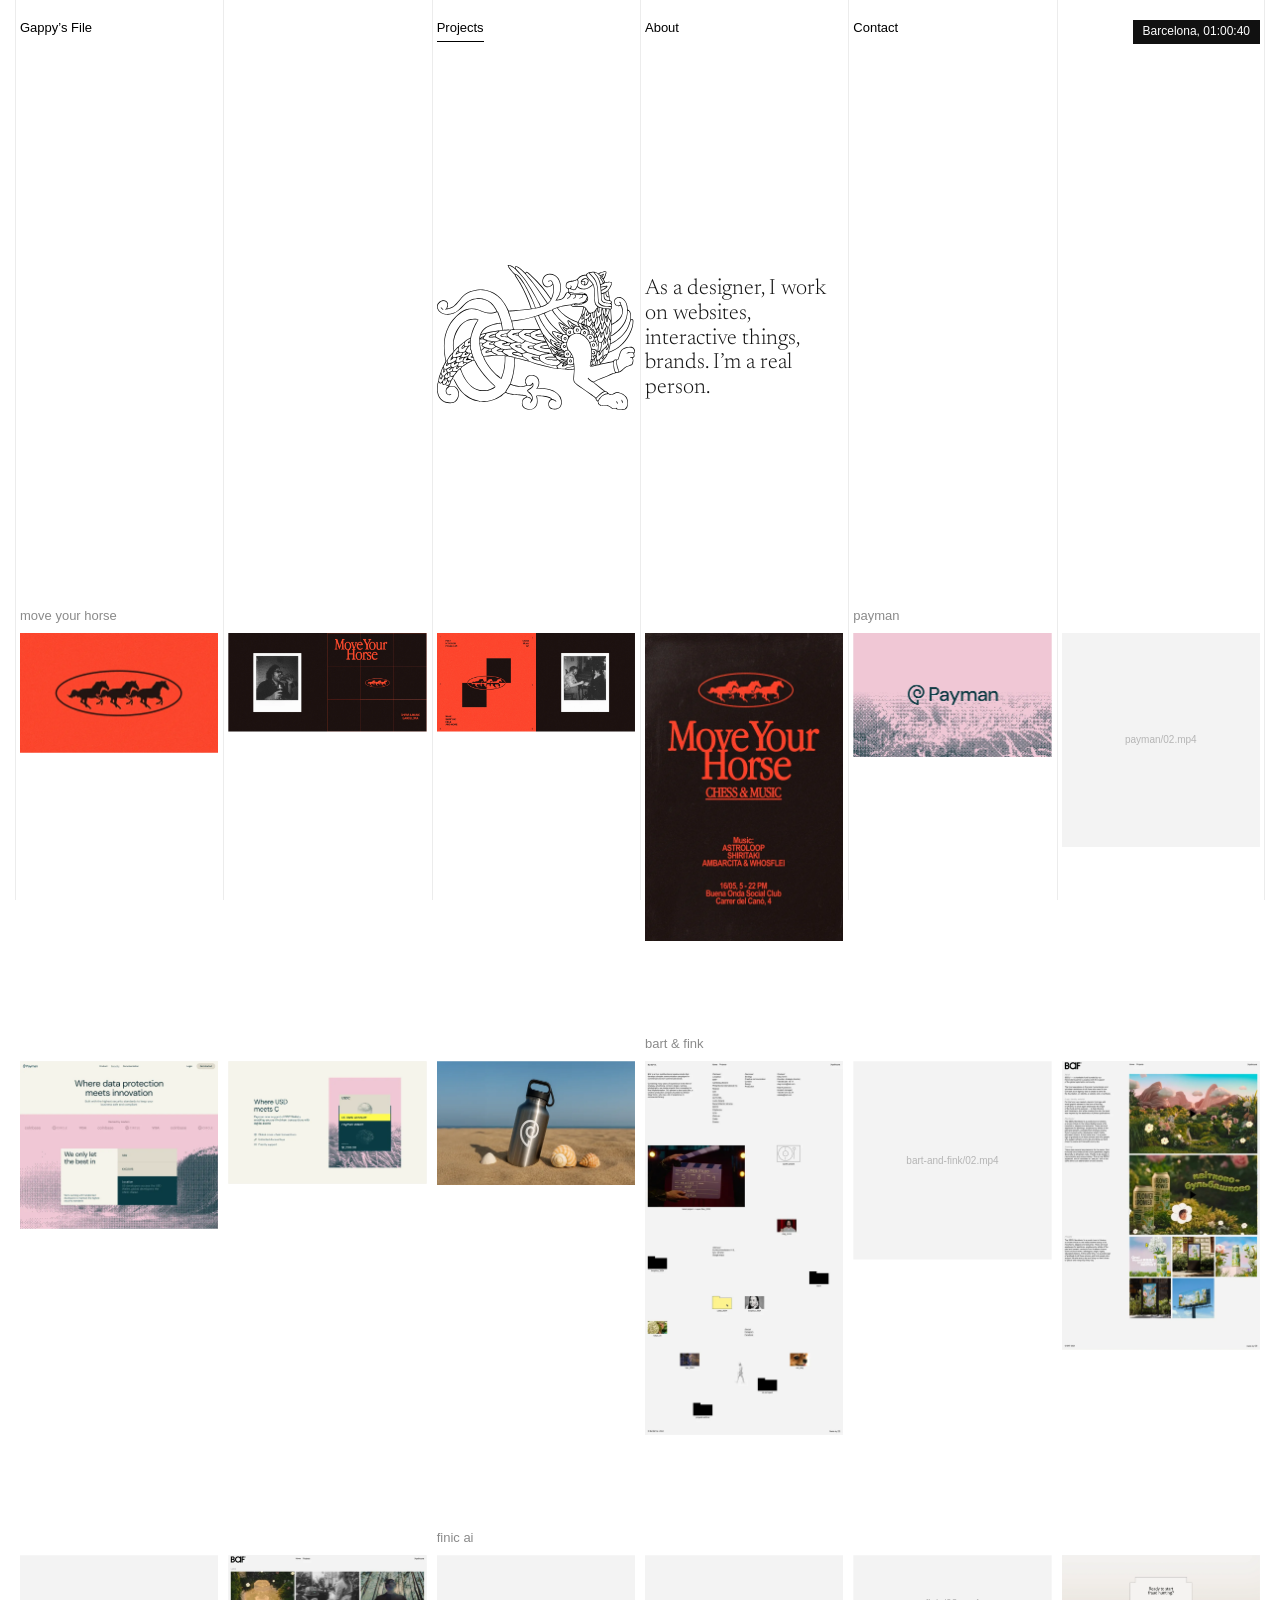
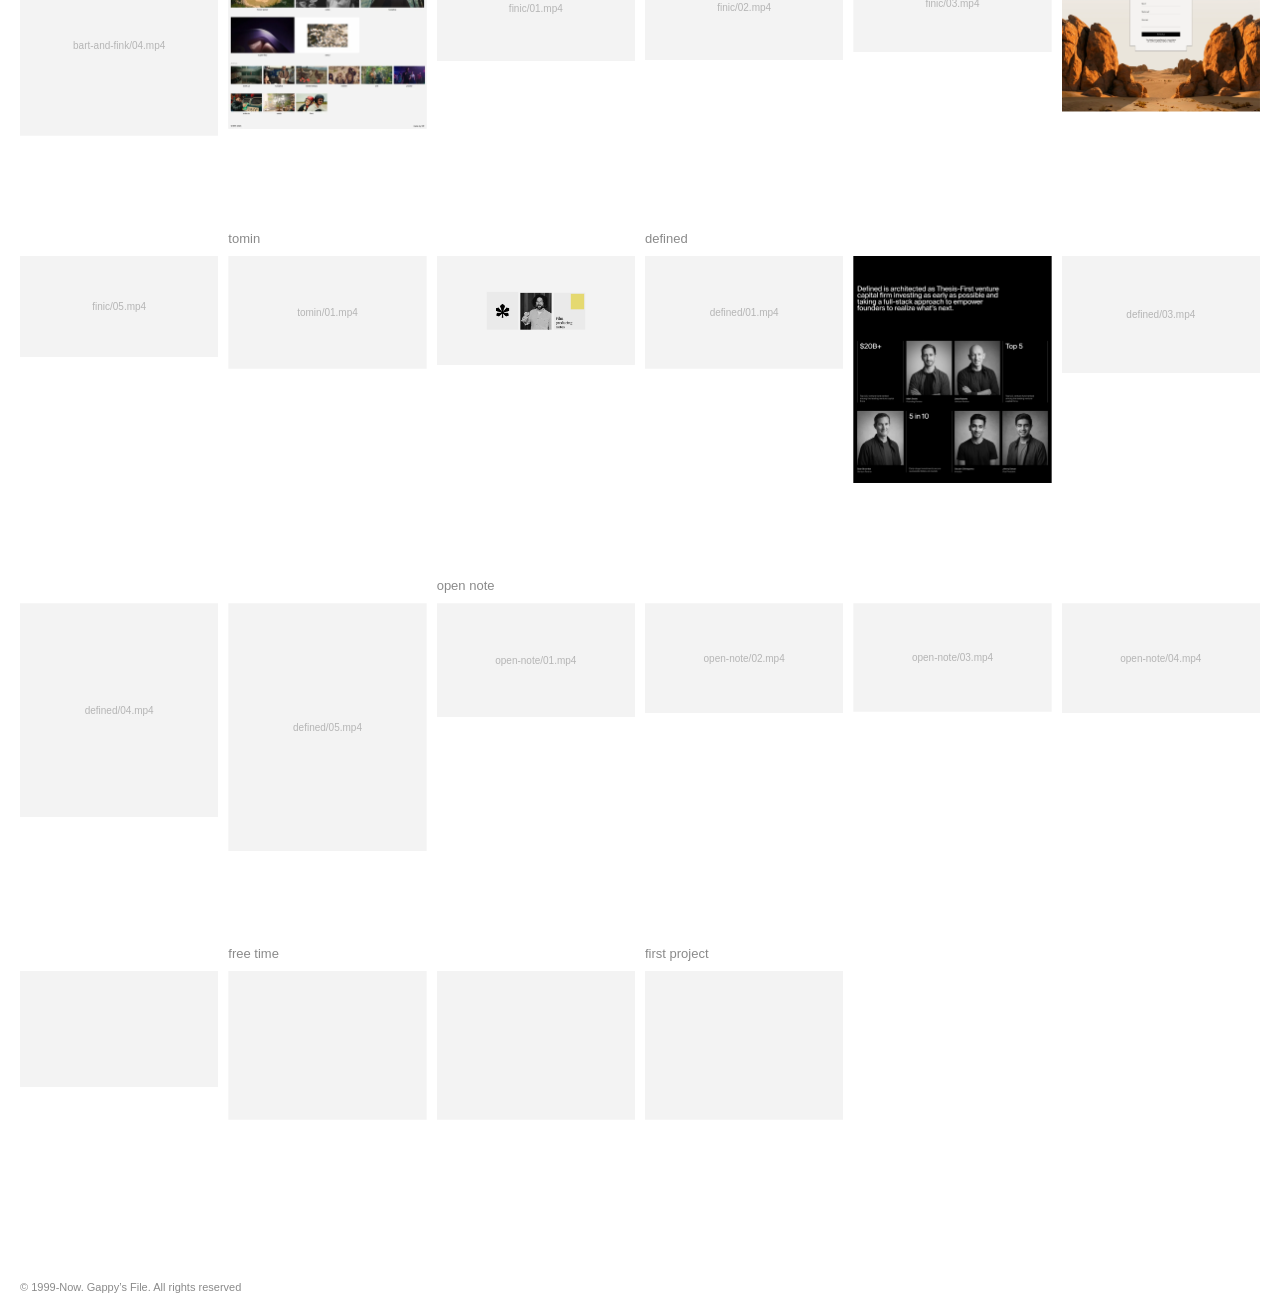
==== commit 4f5bf57b: "Hero spacing 220px; About/Contact face fits the viewport height Co-Authored-By: Claude Opus 5.5 <nor" ====
--- a/index.html
+++ b/index.html
@@ -19,7 +19,7 @@
 <link rel="preconnect" href="https://fonts.googleapis.com">
 <link rel="preconnect" href="https://fonts.gstatic.com" crossorigin>
 <link href="https://fonts.googleapis.com/css2?family=Newsreader:opsz,wght@6..72,200..400&display=swap" rel="stylesheet">
-<link rel="stylesheet" href="css/style.css?v=5">
+<link rel="stylesheet" href="css/style.css?v=6">
 </head>
 <body data-page="home">
 
@@ -38,7 +38,7 @@
 
 <div class="cursor-tag" aria-hidden="true">See project</div>
 
-<script src="js/projects.js?v=5"></script>
-<script src="js/main.js?v=5"></script>
+<script src="js/projects.js?v=6"></script>
+<script src="js/main.js?v=6"></script>
 </body>
 </html>
--- a/css/style.css
+++ b/css/style.css
@@ -98,7 +98,8 @@
 main { padding-top: 60px; }
 
 /* ---------- головна: hero ---------- */
-.hero { padding-top: 260px; padding-bottom: 260px; align-items: center; }
+/* 220 px від меню до блоку з грифоном (60 px уже дає відступ main) і 220 px під ним */
+.hero { padding-top: 205px; padding-bottom: 220px; align-items: center; }
 .hero .creature { grid-column: 3; position: relative; margin: 0; }
 .hero .creature img { display: block; }
 /* ховер на грифона: рамка виділення, як у Figma, і підпис під ним */
@@ -217,10 +218,13 @@
 .project-nav a:hover { color: var(--accent); }
 
 /* ---------- About ---------- */
+/* сцена з обличчям масштабується так, щоб обличчя повністю влазило у висоту екрана,
+   і трохи піднята вгору (порожній верх композиції ховається під меню) */
 .about-stage {
+  --sw: min(100%, 1440px, calc((100svh - 80px) * 2));
   position: relative; z-index: 1;
-  margin: 0 auto;
-  width: 100%; max-width: 1440px;
+  margin: calc(var(--sw) * -0.07) auto 0;
+  width: var(--sw);
   aspect-ratio: 1440 / 900;
 }
 .about-stage > * { position: absolute; }
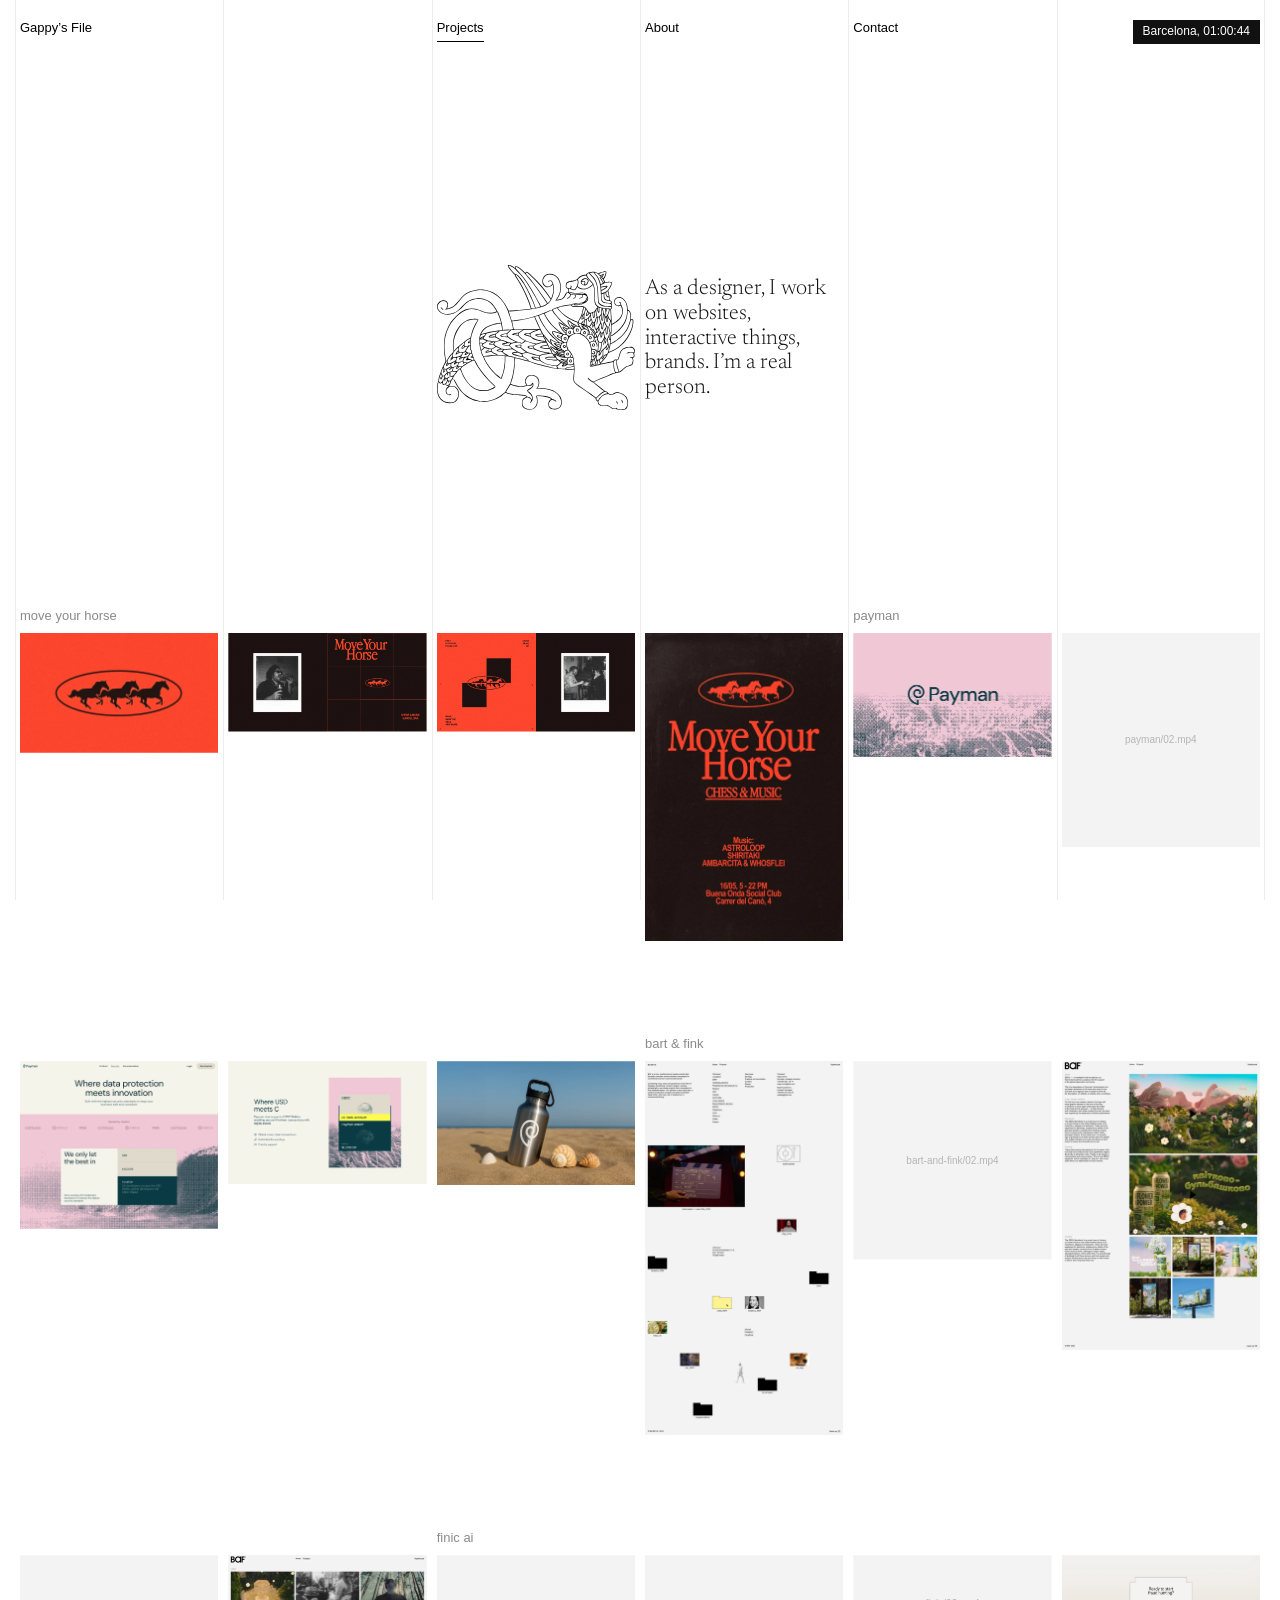
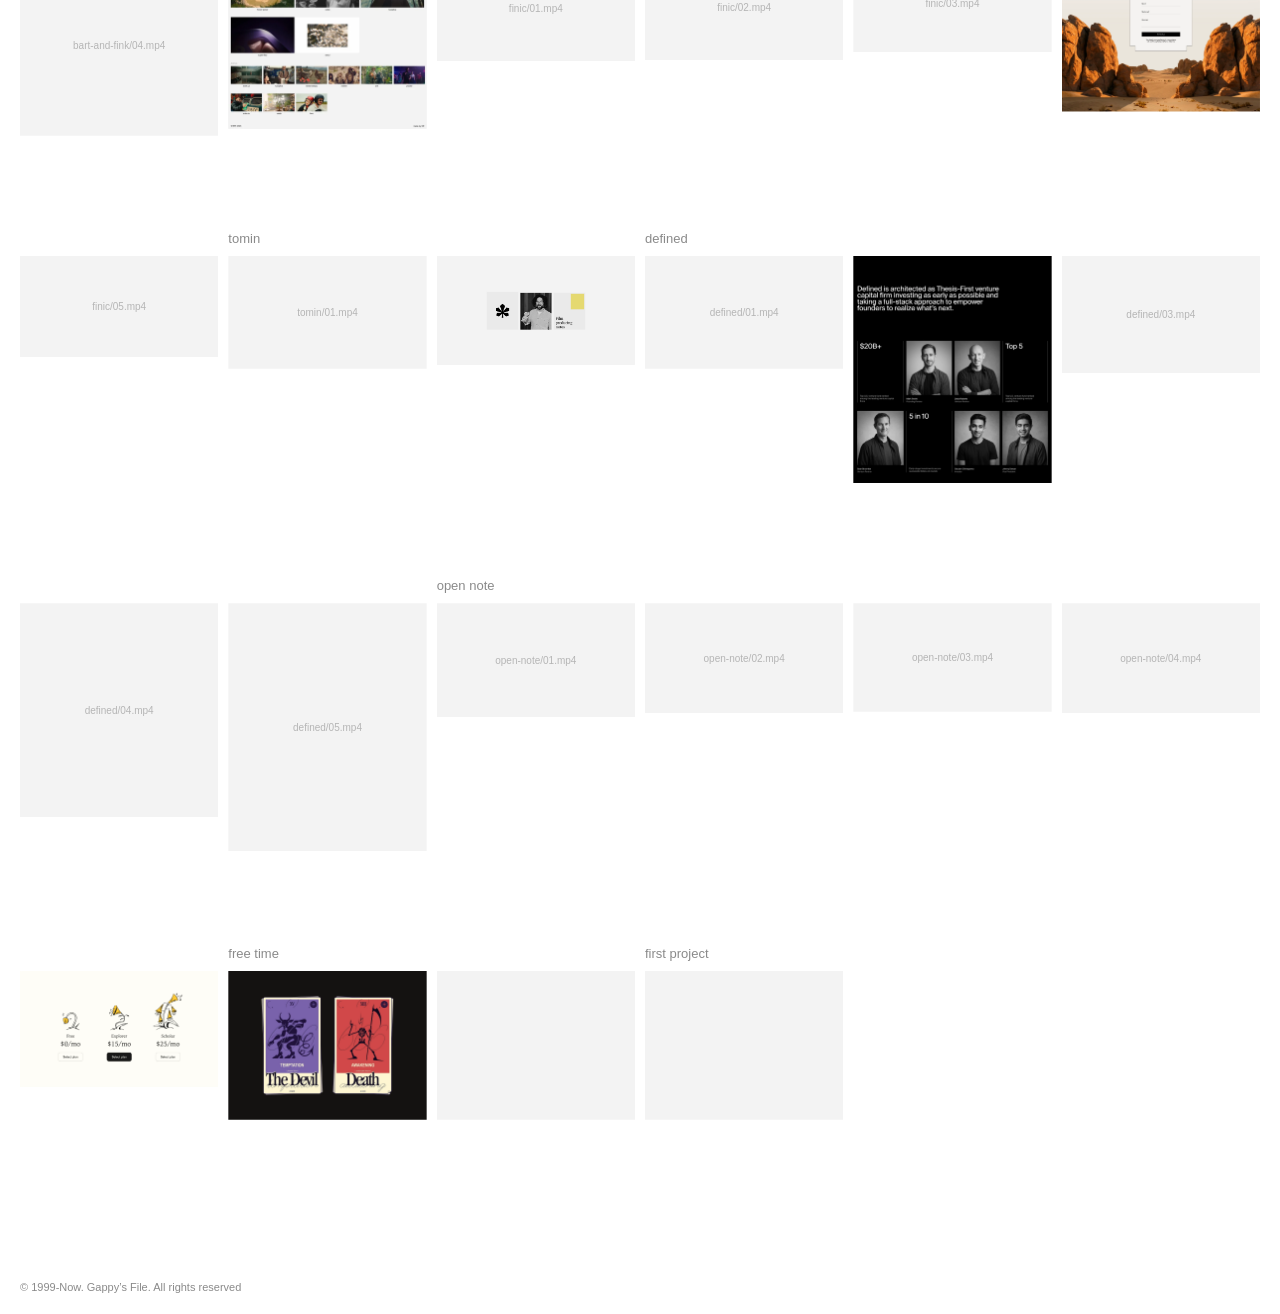
==== commit f7b86d34: "Add og:url and twitter:image Co-Authored-By: Claude Opus 5.5 <noreply@anthropic.com> Claude-Session:" ====
--- a/index.html
+++ b/index.html
@@ -16,6 +16,8 @@
 <meta property="og:image:width" content="1200">
 <meta property="og:image:height" content="630">
 <meta name="twitter:card" content="summary_large_image">
+<meta name="twitter:image" content="https://kategappy.github.io/gappysfile/og.png">
+<meta property="og:url" content="https://kategappy.github.io/gappysfile/">
 <link rel="preconnect" href="https://fonts.googleapis.com">
 <link rel="preconnect" href="https://fonts.gstatic.com" crossorigin>
 <link href="https://fonts.googleapis.com/css2?family=Newsreader:opsz,wght@6..72,200..400&display=swap" rel="stylesheet">
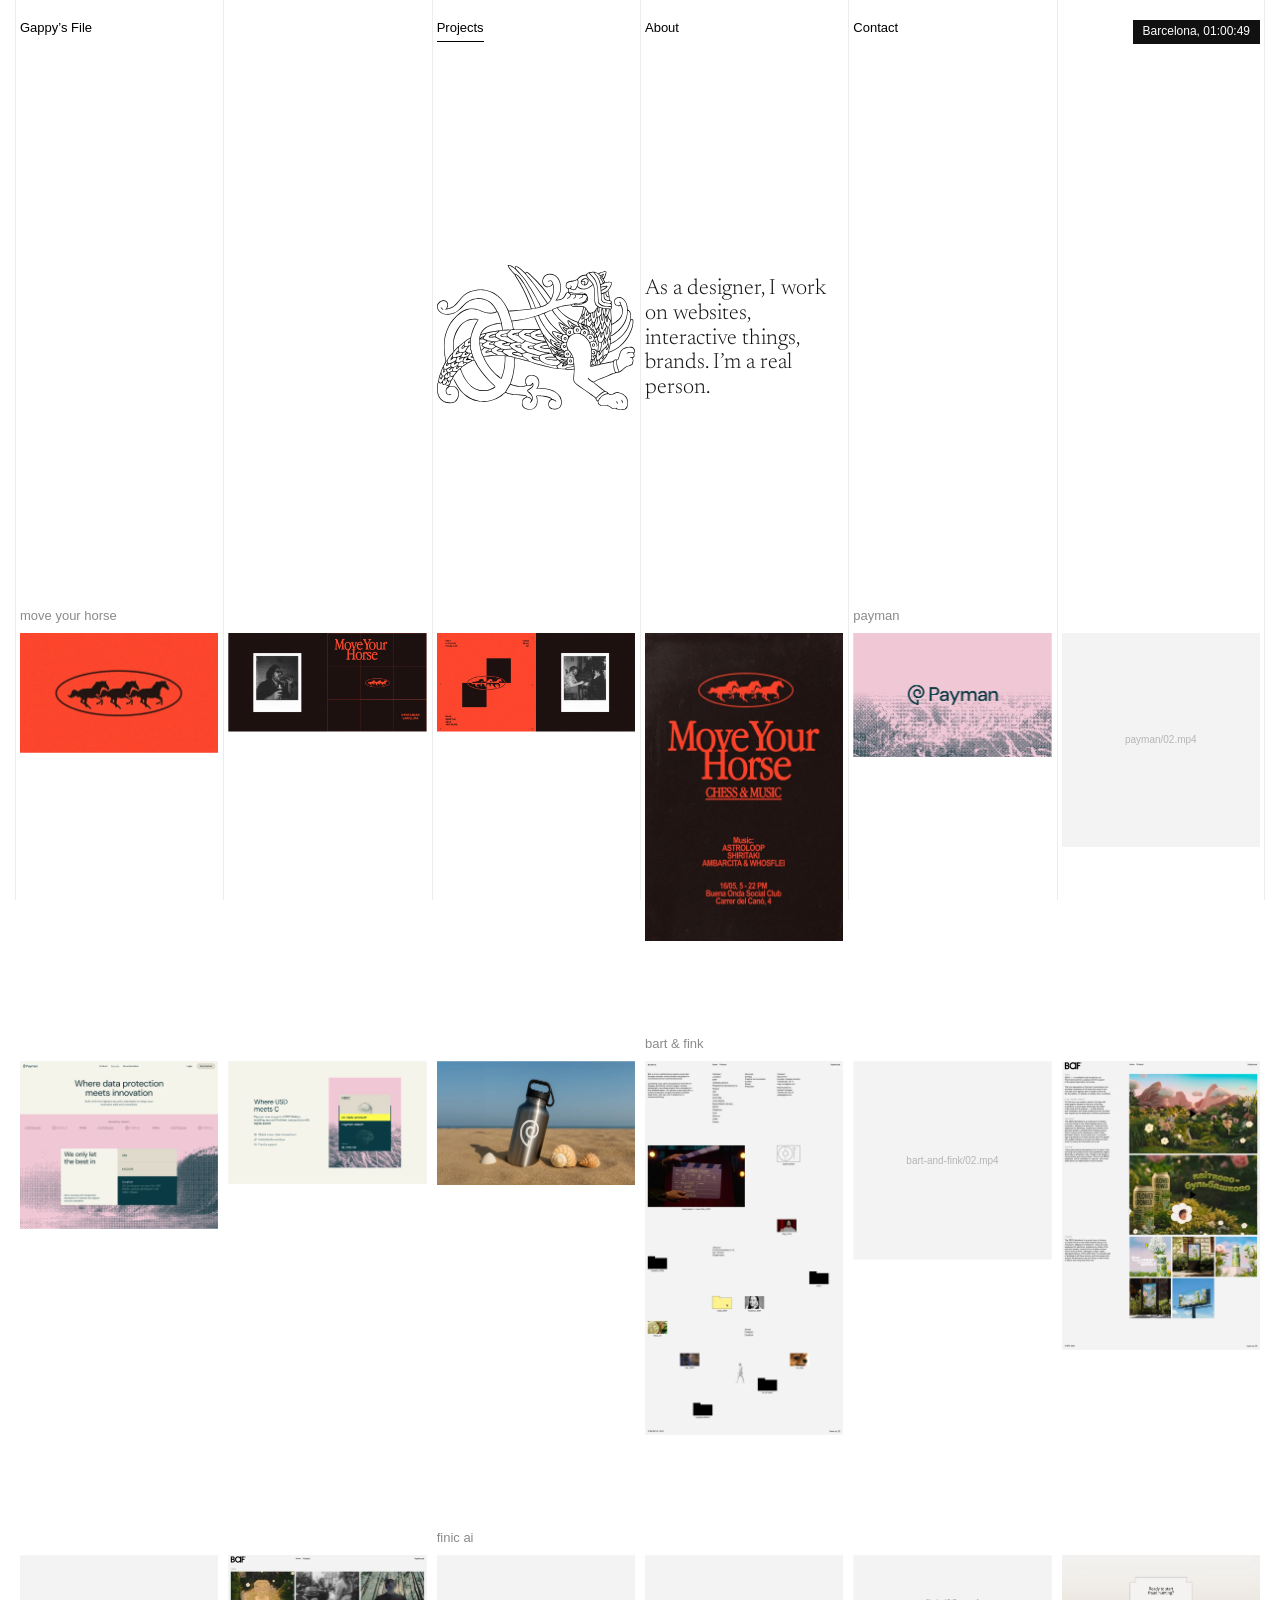
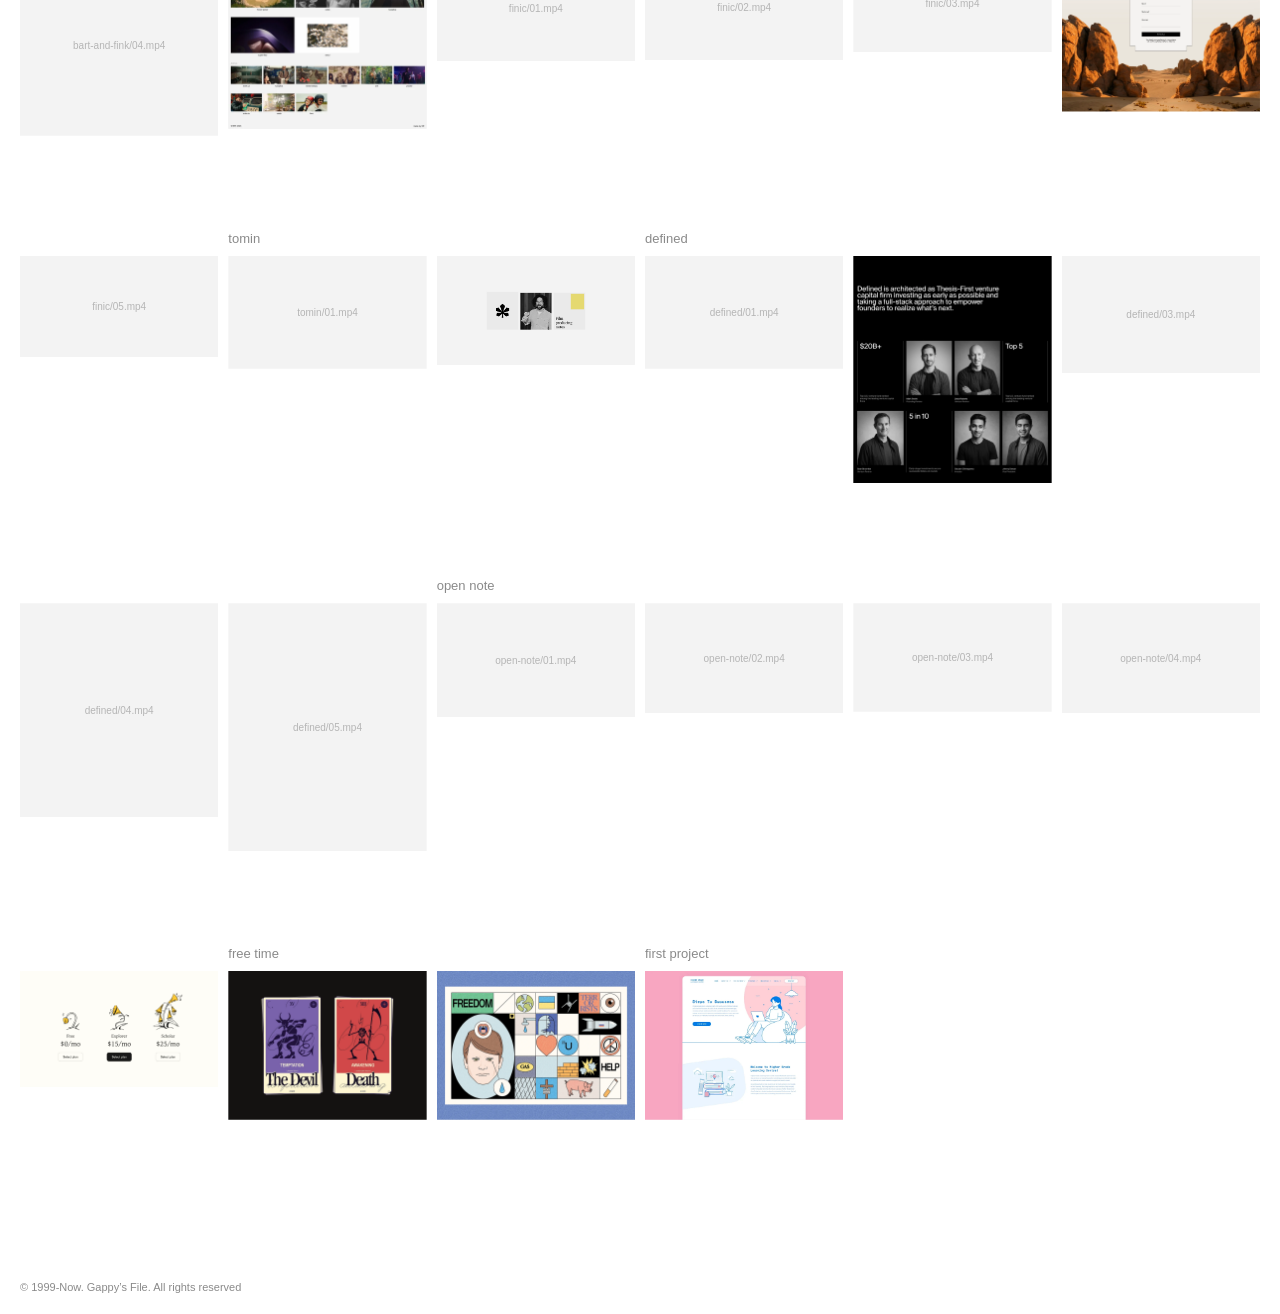
==== commit 8839bb1d: "Dark #222222 project page for Open Note Co-Authored-By: Claude Opus 5.5 <noreply@anthropic.com> Clau" ====
--- a/index.html
+++ b/index.html
@@ -21,7 +21,7 @@
 <link rel="preconnect" href="https://fonts.googleapis.com">
 <link rel="preconnect" href="https://fonts.gstatic.com" crossorigin>
 <link href="https://fonts.googleapis.com/css2?family=Newsreader:opsz,wght@6..72,200..400&display=swap" rel="stylesheet">
-<link rel="stylesheet" href="css/style.css?v=6">
+<link rel="stylesheet" href="css/style.css?v=7">
 </head>
 <body data-page="home">
 
@@ -40,7 +40,7 @@
 
 <div class="cursor-tag" aria-hidden="true">See project</div>
 
-<script src="js/projects.js?v=6"></script>
-<script src="js/main.js?v=6"></script>
+<script src="js/projects.js?v=7"></script>
+<script src="js/main.js?v=7"></script>
 </body>
 </html>
--- a/css/style.css
+++ b/css/style.css
@@ -16,6 +16,7 @@
   --line: #ececec;          /* вертикальні лінії сітки */
   --accent: #0d99ff;        /* синій «як у Figma» — колір виділення */
   --placeholder: #f3f3f3;
+  --btn-border: #d6d6d6;
 
   --margin: 20px;           /* поля сторінки */
   --gap: 10px;              /* відстань між колонками */
@@ -90,7 +91,7 @@
 .clock {
   position: fixed; top: 20px; right: var(--margin);
   z-index: 21;
-  background: var(--ink); color: #fff;
+  background: #111; color: #fff;
   padding: 4px 10px; font-size: 12px;
   font-variant-numeric: tabular-nums;
   white-space: nowrap;
@@ -199,11 +200,11 @@
 .project .info .desc { font-size: 13px; max-width: 420px; padding-top: 18px; }
 .btn {
   display: inline-block; align-self: flex-start;
-  border: 1px solid #d6d6d6; background: #fff;
+  border: 1px solid var(--btn-border); background: transparent;
   padding: 7px 13px; font-size: 12px;
 }
 .btn:hover { border-color: var(--accent); color: var(--accent); }
-.btn.is-off, .btn.is-off:hover { color: var(--muted); border-color: #e4e4e4; cursor: default; }
+.btn.is-off, .btn.is-off:hover { color: var(--muted); border-color: var(--btn-border); opacity: .7; cursor: default; }
 .project .gallery {
   grid-column: 3 / span 4;
   display: flex; flex-direction: column; gap: 10px;
@@ -322,3 +323,12 @@
 @media (max-width: 900px) {
   .hero .intro, .about-stage .note dd { font-weight: 350; }
 }
+
+/* темна сторінка проєкту (колір задається полем bg у projects.js) */
+body.theme-dark {
+  --ink: #f2f2f2;
+  --muted: #8f8f8f;
+  --line: #343434;
+  --placeholder: #2c2c2c;
+  --btn-border: #555;
+}
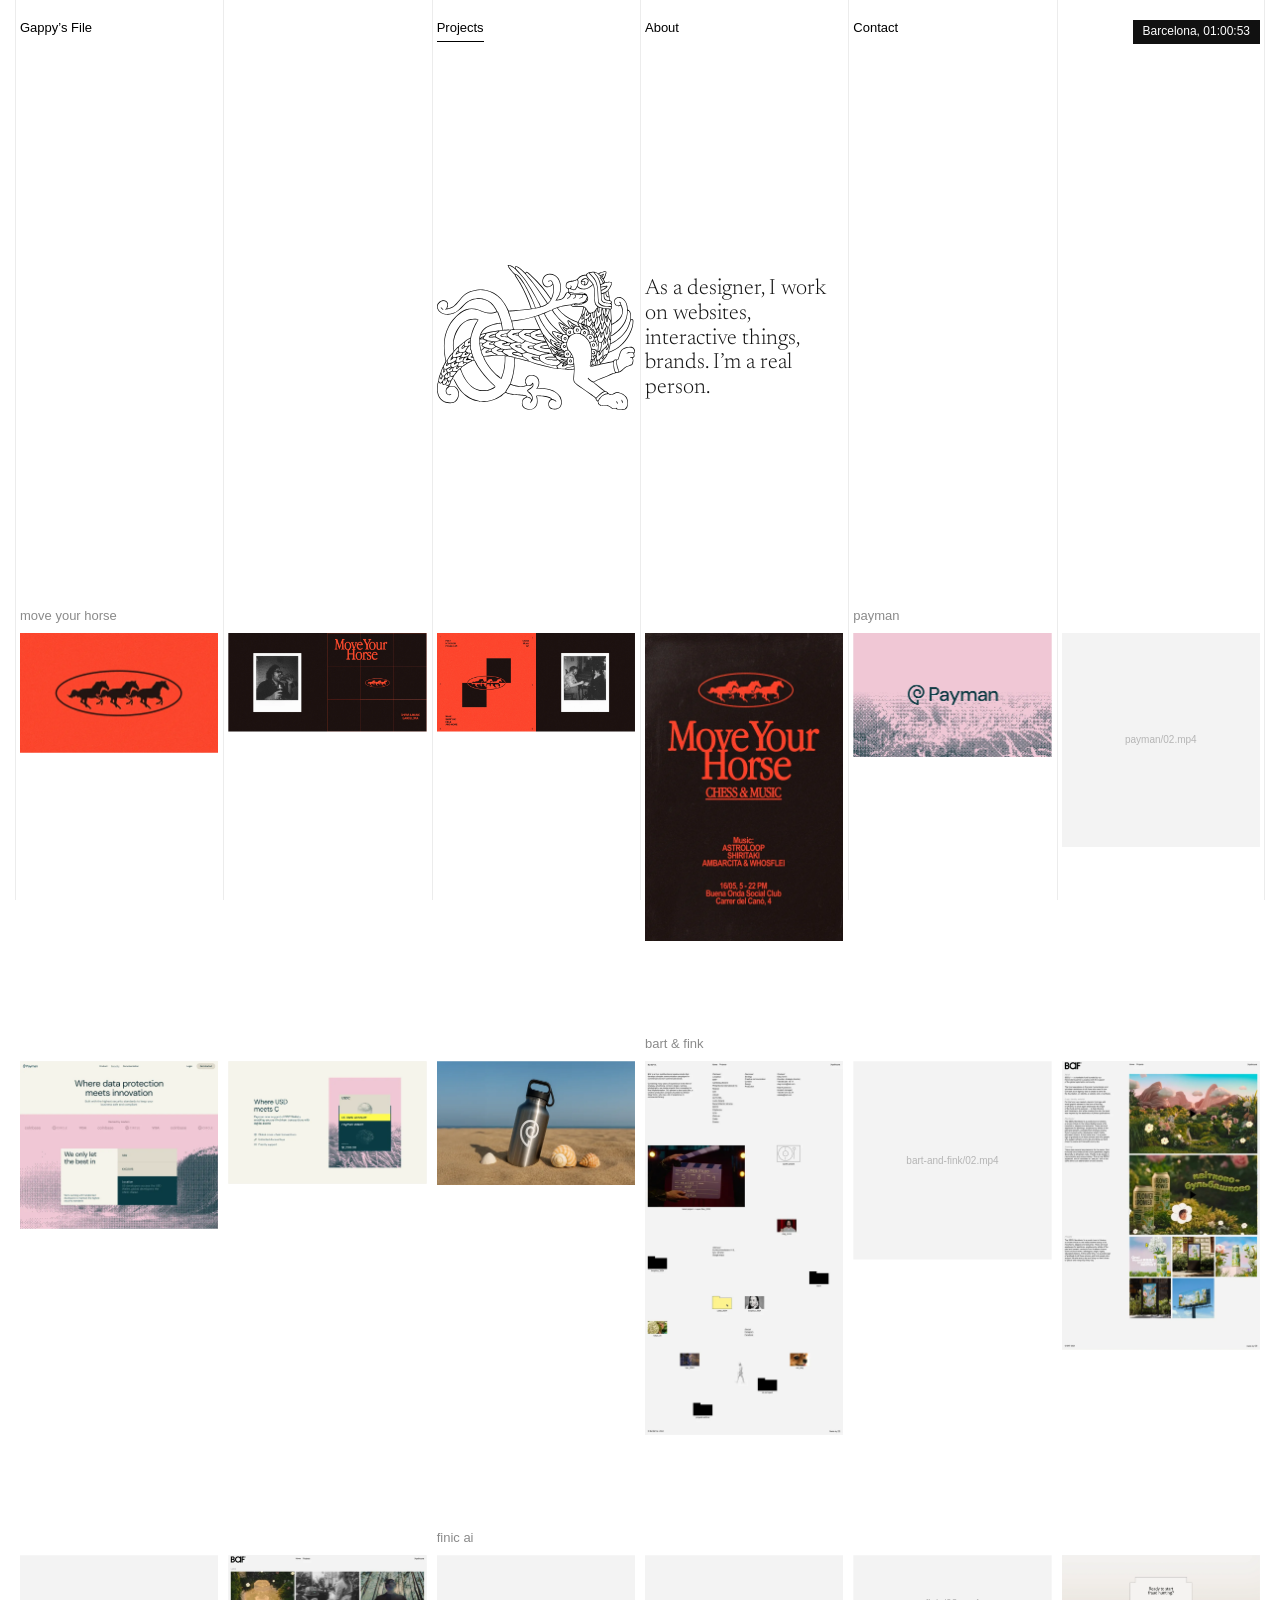
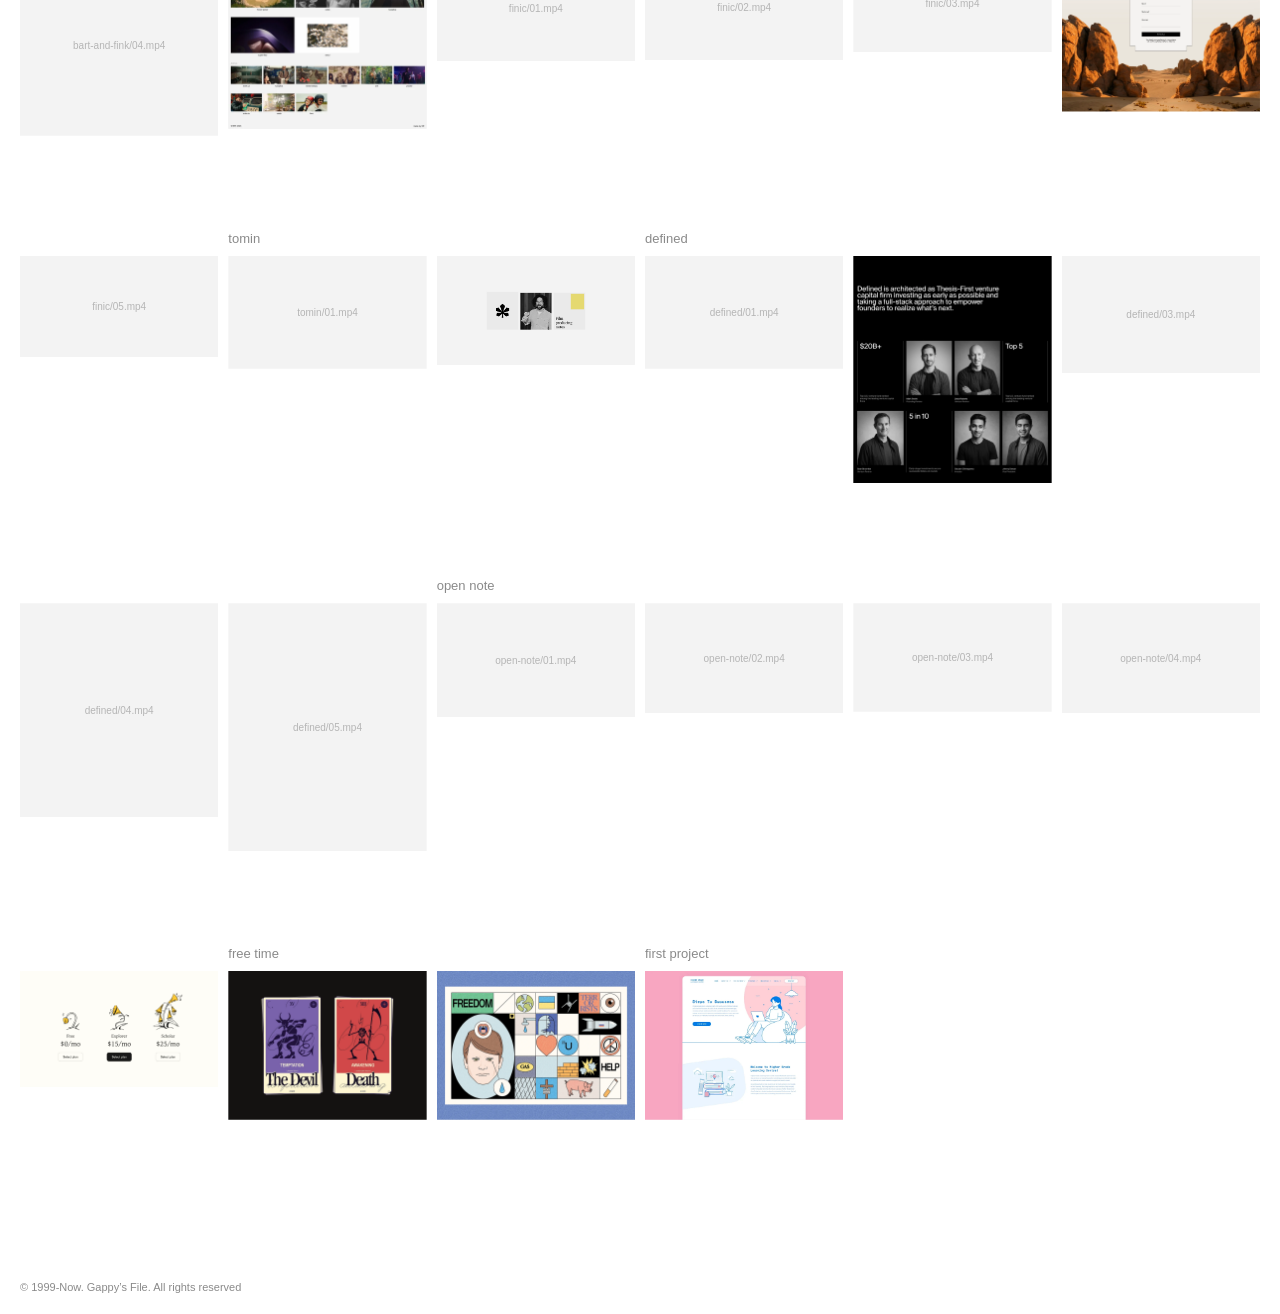
==== commit 9c92f657: "Point Open Graph URLs to gappysfile.com Co-Authored-By: Claude Opus 5.5 <noreply@anthropic.com> Clau" ====
--- a/index.html
+++ b/index.html
@@ -12,12 +12,12 @@
 <meta property="og:site_name" content="Gappy’s File">
 <meta property="og:title" content="Gappy’s File">
 <meta property="og:description" content="Gappy — designer working on websites, interactive things and brands.">
-<meta property="og:image" content="https://kategappy.github.io/gappysfile/og.png">
+<meta property="og:image" content="https://gappysfile.com/og.png">
 <meta property="og:image:width" content="1200">
 <meta property="og:image:height" content="630">
 <meta name="twitter:card" content="summary_large_image">
-<meta name="twitter:image" content="https://kategappy.github.io/gappysfile/og.png">
-<meta property="og:url" content="https://kategappy.github.io/gappysfile/">
+<meta name="twitter:image" content="https://gappysfile.com/og.png">
+<meta property="og:url" content="https://gappysfile.com/">
 <link rel="preconnect" href="https://fonts.googleapis.com">
 <link rel="preconnect" href="https://fonts.gstatic.com" crossorigin>
 <link href="https://fonts.googleapis.com/css2?family=Newsreader:opsz,wght@6..72,200..400&display=swap" rel="stylesheet">
